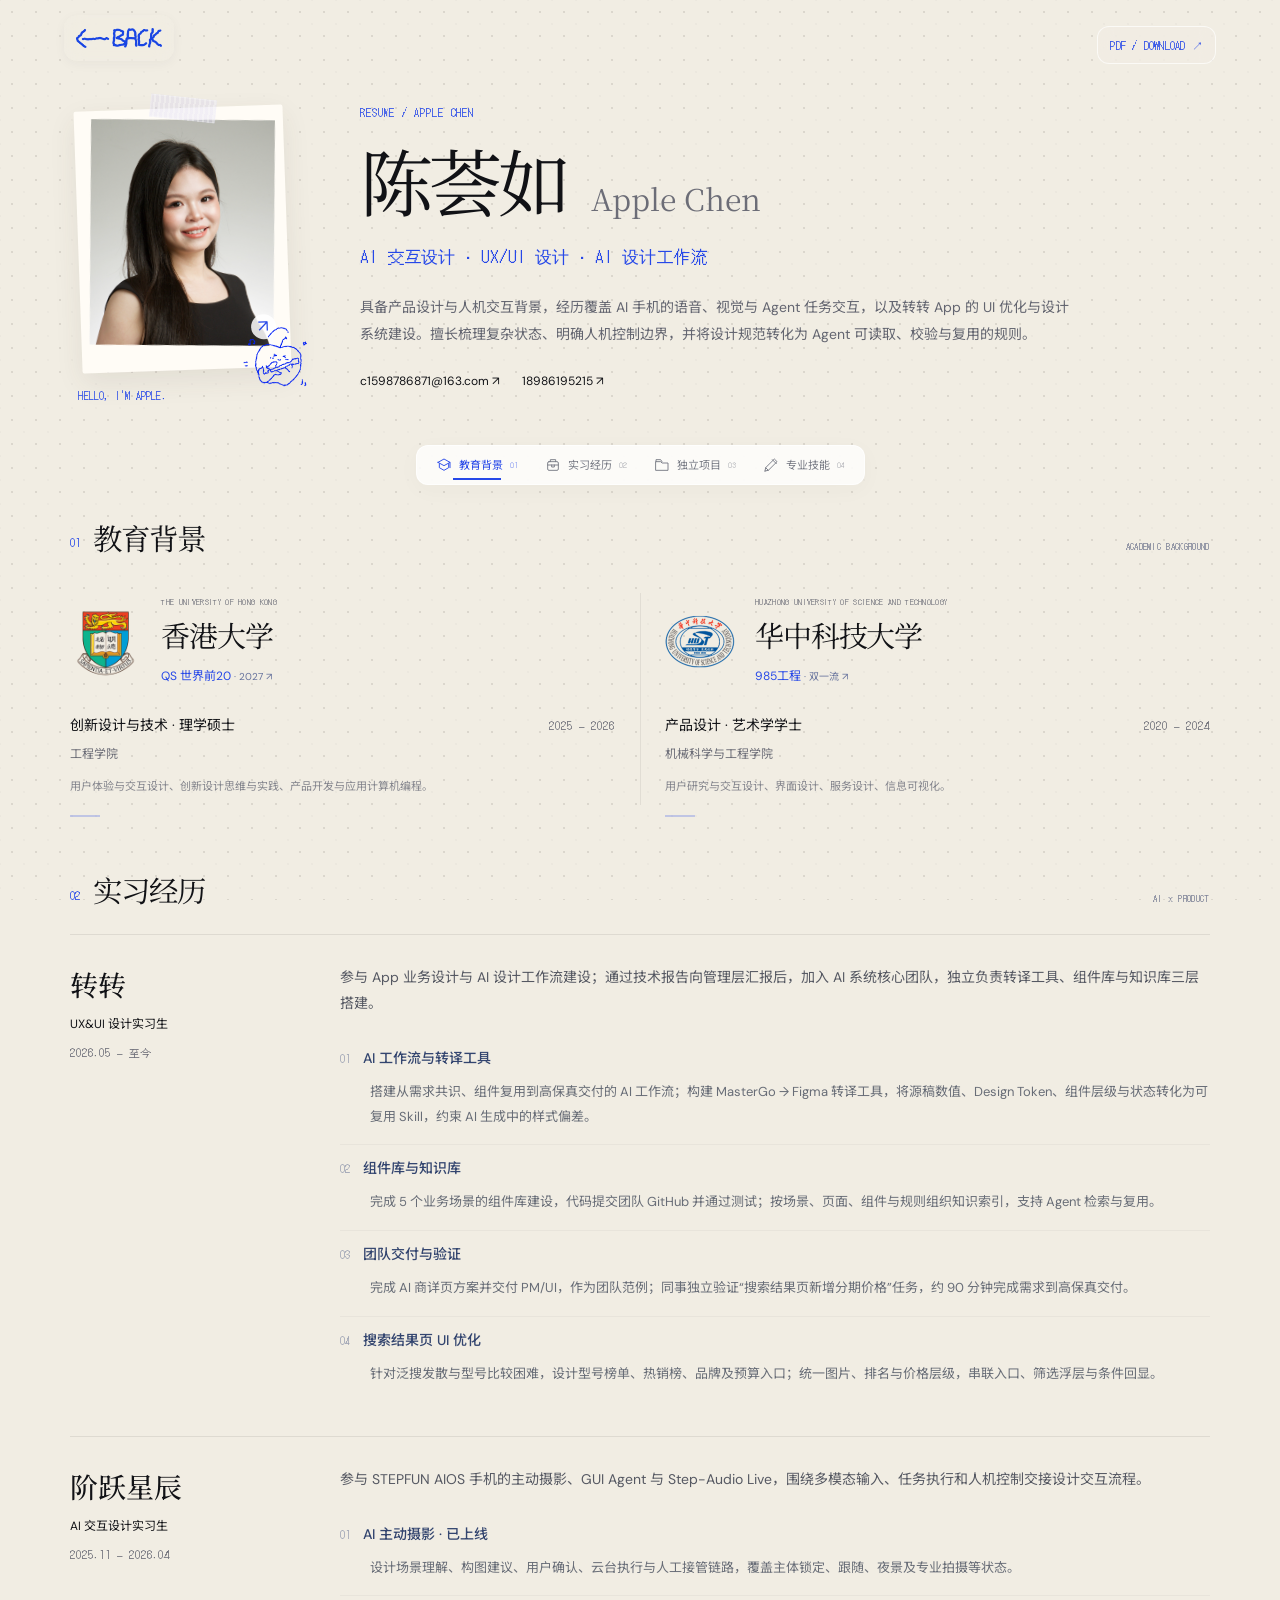
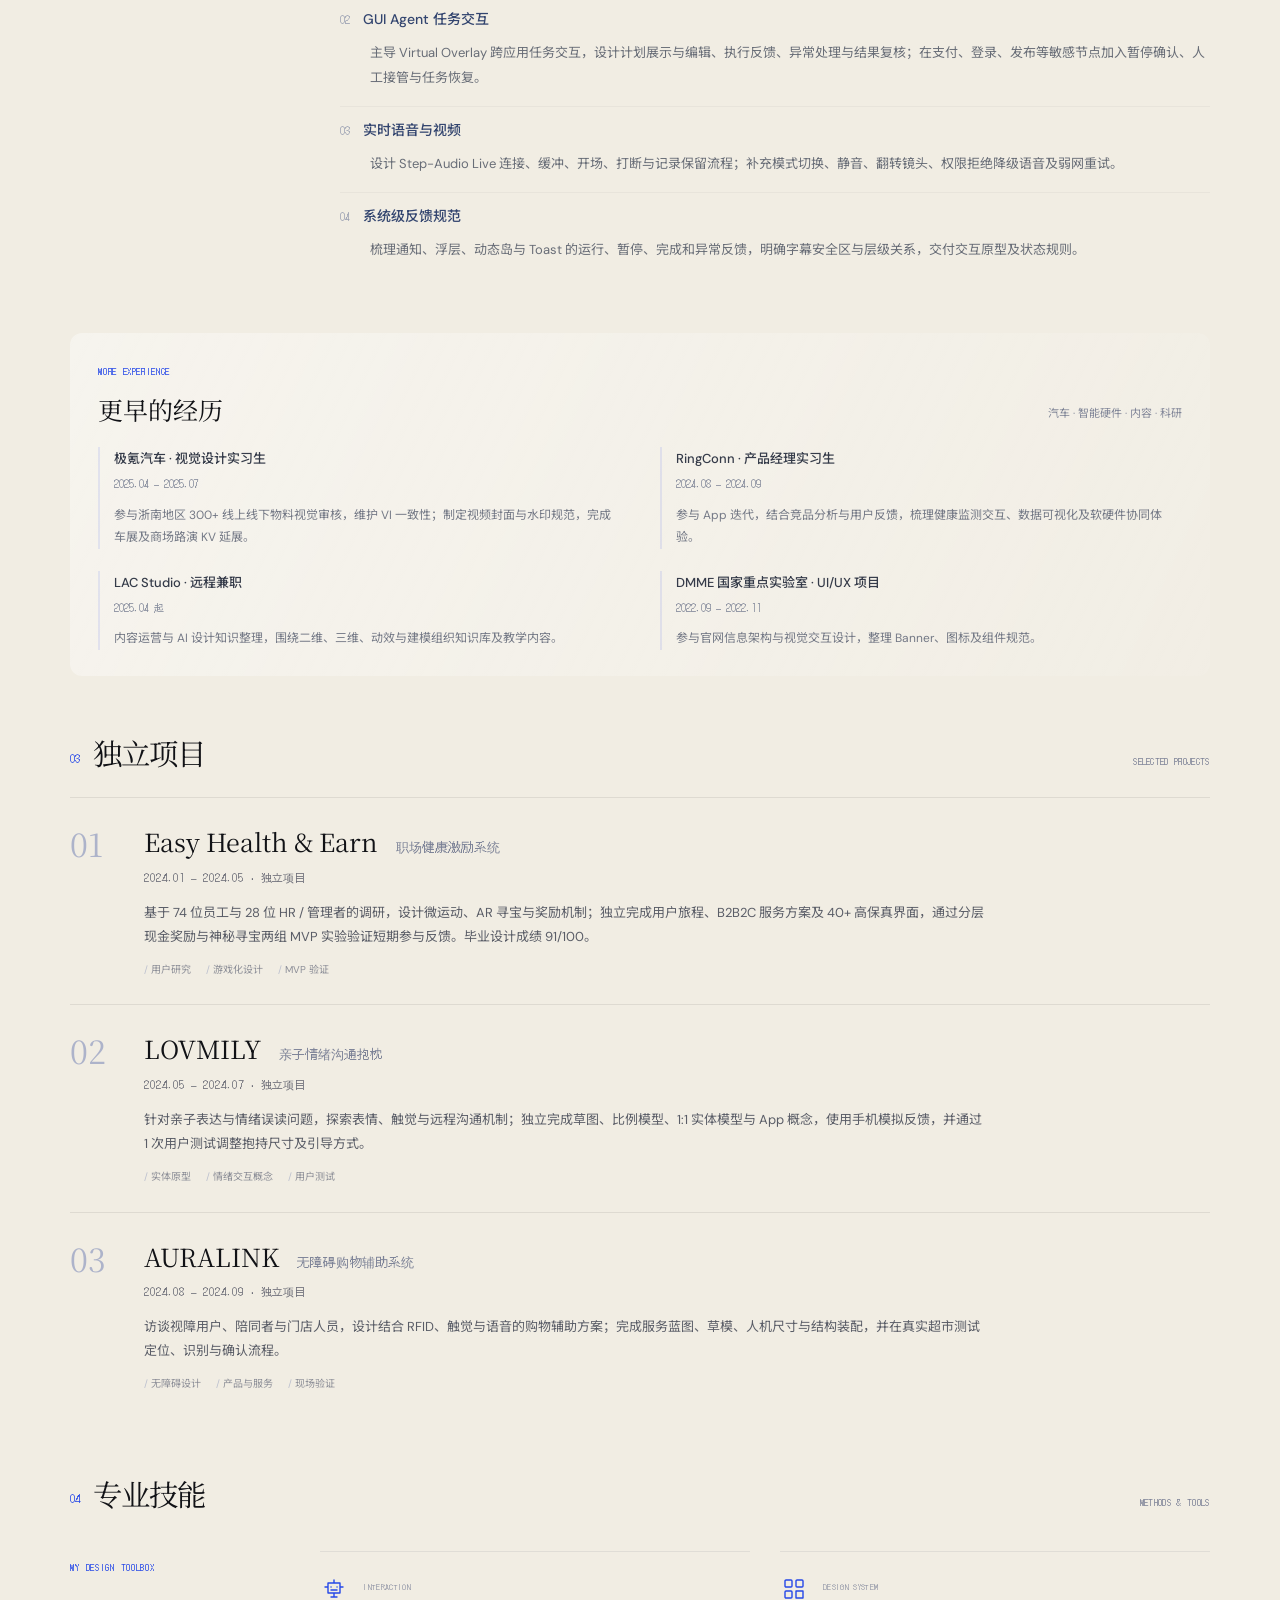
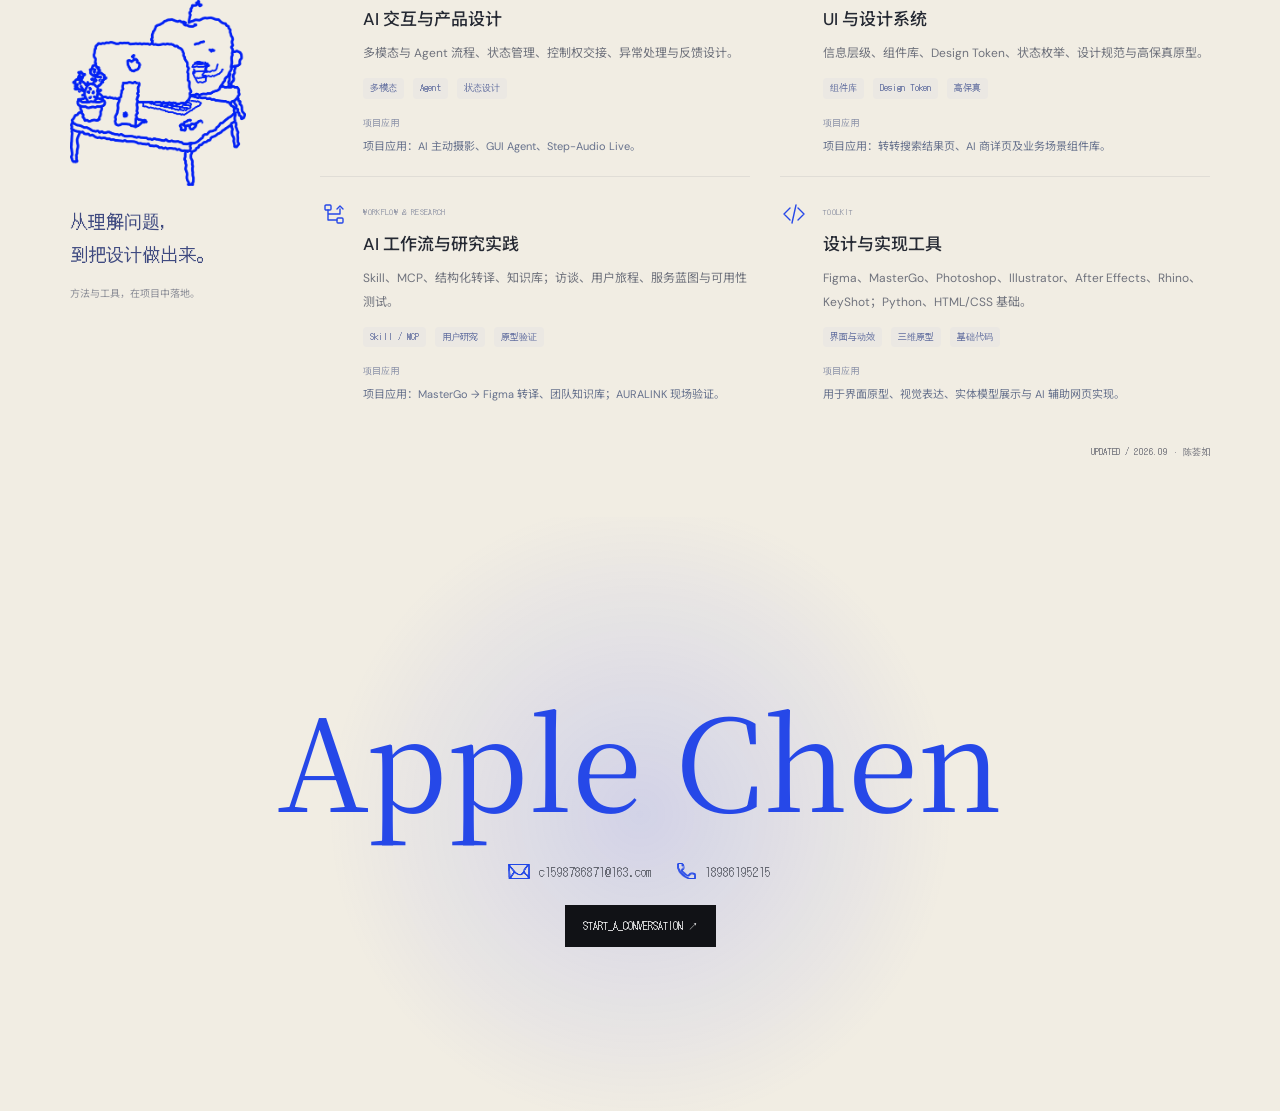
==== resume.html @ 6a6ba5b2 "Publish portfolio website" ====
<!doctype html><html lang="zh-CN"><head><meta charset="utf-8"><meta name="viewport" content="width=device-width,initial-scale=1"><title>陈荟如 Apple Chen — 简历</title><meta name="description" content="陈荟如的个人简历：AI 交互设计、UX/UI 与 AI 设计工作流。"><style>
:root{--blue:#2648e8;--paper:#f1ede3;--ink:#111216;--muted:#6c6d77;--serif:"Noto Serif SC",serif;--sans:"DM Sans","Noto Sans SC",sans-serif;--pixel:"DotGothic16",monospace}*{box-sizing:border-box;margin:0;padding:0}html{scroll-behavior:smooth}body{background:var(--paper);color:var(--ink);font-family:var(--sans);overflow-x:hidden}.paper-dots{position:fixed;inset:0;z-index:-1;background-image:radial-gradient(rgba(104,101,91,.17) .7px,transparent .8px),radial-gradient(rgba(104,101,91,.08) .65px,transparent .75px);background-size:24px 24px;background-position:0 0,12px 12px}.progress{position:fixed;top:0;left:0;z-index:20;width:100%;height:2px;transform:scaleX(0);transform-origin:left;background:linear-gradient(90deg,rgba(120,130,156,.28),rgba(73,92,188,.65));pointer-events:none}.pointer{position:fixed;z-index:30;width:23px;height:29px;pointer-events:none;transform:translate(-4px,-4px);filter:drop-shadow(.7px 0 0 var(--blue)) drop-shadow(-.7px 0 0 var(--blue)) drop-shadow(0 .65px 0 var(--blue));display:none}.view-pointer{position:fixed;z-index:31;width:94px;height:64px;pointer-events:none;opacity:0;transform:translate(-50%,-50%) scale(.6);transition:.2s;display:none}.view-pointer img{width:100%;height:100%;object-fit:contain}.view-pointer.on{opacity:1;transform:translate(-50%,-50%)}body.viewing .pointer{opacity:0}@media(pointer:fine){body,button,a{cursor:none}.pointer,.view-pointer{display:block}}.back{position:fixed;top:23px;left:max(34px,5vw);z-index:15;width:80px;height:30px;padding:0;border:0;background:none}.back img{width:100%;height:100%;object-fit:contain}.shell{width:min(1290px,calc(100% - 11vw));margin:auto}.meta{font:10px var(--pixel);letter-spacing:.07em;color:var(--blue)}.hero{width:min(1720px,calc(100% - 9vw));min-height:690px;height:100svh;max-height:1020px;display:grid;grid-template-columns:.92fr 1.08fr;align-items:center;gap:clamp(35px,5vw,90px);padding:55px 0 30px}.hero h1{margin:25px 0 18px;font:400 clamp(69px,7.1vw,121px)/.92 var(--serif);letter-spacing:-.068em}.hero h1 span{display:block}.hero h1 .subtitle{margin-top:19px;color:var(--blue);font:clamp(16px,1.4vw,22px)/1.55 var(--pixel);letter-spacing:0}.intro{max-width:580px;color:var(--muted);font-size:clamp(13px,1vw,16px);line-height:1.95}.tags{display:flex;gap:8px;flex-wrap:wrap;margin-top:25px}.tags span{padding:7px 9px;border:1px solid rgba(38,72,232,.18);border-radius:4px;color:#50515a;font:9px var(--pixel)}.hero-art{position:relative;min-height:590px;height:min(77svh,760px);display:grid;place-items:center}.halo{position:absolute;width:min(92%,630px);aspect-ratio:1;border-radius:50%;background:radial-gradient(circle,rgba(82,102,249,.16),rgba(116,126,177,.08) 45%,transparent 70%)}.orbit{position:absolute;width:min(90%,595px);height:62%;border:1px solid rgba(38,72,232,.14);border-radius:50%;transform:rotate(-19deg)}.orbit.second{width:76%;height:51%;transform:rotate(19deg);border-style:dashed}.hero-note{position:absolute;font:9px var(--pixel);color:var(--blue)}.hero-note.one{top:16%;right:2%}.hero-note.two{bottom:20%;left:3%}.phone{position:relative;z-index:2;width:clamp(220px,31vw,315px);aspect-ratio:.485;background:#15161c;border:6px solid #171820;border-radius:32px;padding:9px;box-shadow:0 27px 65px rgba(25,28,52,.22);overflow:hidden}.screen{position:relative;width:100%;height:100%;overflow:hidden;border-radius:21px;background:linear-gradient(158deg,#f8f8fb,#eaeaf1 55%,#f5f1ee);display:flex;flex-direction:column;align-items:center}.status{width:100%;display:flex;justify-content:space-between;padding:11px 12px 0;font:8px var(--pixel);color:#333}.screen-top{margin-top:14px;padding:5px 8px;border-radius:12px;background:rgba(255,255,255,.68);font:8px var(--pixel);color:#444}.assistant-orb{position:absolute;top:35%;left:50%;width:106px;height:106px;border-radius:50%;transform:translate(-50%,-50%);background:radial-gradient(circle at 36% 33%,#b0bbff,#536bf1 52%,#2648e8 76%);box-shadow:0 14px 40px rgba(38,72,232,.28);animation:breathe 3s ease-in-out infinite}.assistant-orb:before,.assistant-orb:after{content:"";position:absolute;top:38%;width:12px;height:17px;border-radius:50%;background:#fff}.assistant-orb:before{left:36%}.assistant-orb:after{right:29%}.wave{position:absolute;left:50%;top:56%;display:flex;align-items:center;gap:4px;height:25px;transform:translateX(-50%)}.wave i{width:3px;height:8px;background:var(--blue);border-radius:5px;animation:wave .85s ease-in-out infinite alternate}.wave i:nth-child(2){animation-delay:.12s}.wave i:nth-child(3){animation-delay:.24s}.wave i:nth-child(4){animation-delay:.36s}.wave i:nth-child(5){animation-delay:.48s}.screen-message{position:absolute;top:64%;font:12px var(--sans);color:#494b57}.screen-hint{position:absolute;top:70%;font:8px var(--pixel);color:#8a8b95}.controls{position:absolute;bottom:23px;display:flex;gap:12px}.controls i{display:grid;place-items:center;width:39px;height:39px;border-radius:50%;background:#fff;color:#50515b;font-style:normal}.controls i:last-child{color:#d95965}.float-chip{position:absolute;z-index:3;padding:8px 10px;background:rgba(250,249,246,.94);border:1px solid rgba(38,72,232,.14);border-radius:7px;box-shadow:0 9px 25px rgba(30,35,69,.09);font:9px var(--pixel);color:#464756}.float-chip.a{left:5%;top:29%}.float-chip.b{right:0;bottom:28%}.float-chip b{color:var(--blue);font-weight:400}@keyframes wave{to{height:24px}}@keyframes breathe{50%{transform:translate(-50%,-50%) scale(1.07)}}.overview{padding:69px 0 80px;text-align:center;border-top:1px solid rgba(17,18,22,.09)}.overview h2{max-width:1050px;margin:19px auto 0;font:400 clamp(31px,3.6vw,50px)/1.48 var(--serif);letter-spacing:-.045em}.overview em,.section-head em,.closing em{color:var(--blue);font-style:normal}.flow{display:flex;justify-content:center;align-items:center;gap:12px;flex-wrap:wrap;margin-top:36px}.flow span{display:flex;align-items:center;gap:8px;color:#54555f;font-size:12px}.flow span b{display:grid;place-items:center;width:25px;height:25px;border:1px solid rgba(38,72,232,.2);border-radius:50%;color:var(--blue);font:9px var(--pixel)}.flow>i{font-style:normal;color:var(--blue)}.section{padding:60px 0 70px}.section-head{display:grid;grid-template-columns:63px 1fr minmax(180px,.65fr);gap:18px;align-items:end;margin-bottom:27px}.number{font:400 clamp(36px,4vw,51px)/1 var(--serif);color:var(--blue)}.section-head h2{font:400 clamp(28px,3.1vw,43px)/1.2 var(--serif);letter-spacing:-.05em}.section-head>p{color:var(--muted);font-size:12px;line-height:1.75}.handshake{position:relative;min-height:420px;display:grid;grid-template-columns:1fr 1fr;align-items:center;gap:40px;padding:42px;background:linear-gradient(125deg,rgba(223,227,248,.83),rgba(249,247,241,.85));border-radius:17px;overflow:hidden}.handshake:before{content:"";position:absolute;right:-70px;top:-70px;width:380px;height:380px;border:1px solid rgba(38,72,232,.12);border-radius:50%}.state-copy{position:relative;z-index:2}.state-copy h3{margin:17px 0 11px;font:400 clamp(24px,2.3vw,34px)/1.35 var(--serif)}.state-copy p{max-width:430px;color:var(--muted);font-size:13px;line-height:1.9}.state-tabs{display:flex;gap:7px;margin-top:24px}.state-tab{padding:8px 10px;border:1px solid rgba(38,72,232,.17);border-radius:5px;background:rgba(255,255,255,.47);color:#595a64;font:9px var(--pixel)}.state-tab.active{background:var(--blue);border-color:var(--blue);color:#fff}.mini-phone{justify-self:center;width:190px;aspect-ratio:.49;border:5px solid #181921;border-radius:24px;padding:6px;background:#181921;box-shadow:0 17px 45px rgba(28,31,53,.19)}.mini-phone .screen{border-radius:16px}.mini-phone .assistant-orb{width:76px;height:76px}.mini-phone .controls i{width:29px;height:29px}.mini-phone .screen-message{font-size:10px}.mini-phone .controls{bottom:15px}.loop{display:grid;grid-template-columns:repeat(3,1fr);gap:14px}.loop-card{position:relative;min-height:325px;padding:24px 20px;background:rgba(250,249,246,.68);border:1px solid rgba(38,72,232,.1);border-radius:14px;overflow:hidden;transition:transform .25s,box-shadow .25s}.loop-card:hover{transform:translateY(-5px);box-shadow:0 14px 35px rgba(34,37,58,.1)}.loop-card h3{margin:17px 0 9px;font:400 22px var(--serif)}.loop-card>p{color:var(--muted);font-size:12px;line-height:1.8}.loop-visual{height:150px;position:relative;display:grid;place-items:center}.mini-wave{display:flex;align-items:center;gap:5px;height:46px}.mini-wave i{width:5px;height:12px;border-radius:5px;background:var(--blue);animation:wave 1s infinite alternate}.mini-wave i:nth-child(2n){animation-delay:.32s}.mini-wave i:nth-child(3n){animation-delay:.17s}.turn-pill{display:flex;align-items:center;gap:8px;padding:9px 13px;border:1px solid rgba(38,72,232,.2);border-radius:25px;color:var(--blue);font:10px var(--pixel)}.turn-pill:before{content:"";width:8px;height:8px;border-radius:50%;background:var(--blue);box-shadow:0 0 0 5px rgba(38,72,232,.1)}.memory-sheet{width:160px;padding:12px;background:#fff;border:1px solid rgba(38,72,232,.12);border-radius:7px;box-shadow:0 8px 25px rgba(41,44,64,.08)}.memory-sheet i{display:block;height:4px;margin:8px 0;border-radius:3px;background:#d8dcee}.memory-sheet i:nth-child(2){width:72%}.memory-sheet i:nth-child(3){width:86%}.systems{display:grid;grid-template-columns:1.06fr .94fr;gap:14px}.system-card{min-height:340px;padding:25px;border:1px solid rgba(38,72,232,.11);border-radius:15px;background:rgba(250,249,246,.68)}.system-card h3{margin:13px 0 8px;font:400 23px var(--serif)}.system-card>p{color:var(--muted);font-size:12px;line-height:1.85}.system-stage{position:relative;height:177px;margin-top:17px;display:grid;place-items:center}.subtitle-stack{width:76%;max-width:320px;padding:12px;background:#fff;border:1px solid rgba(38,72,232,.1);border-radius:9px}.subtitle-stack p{padding:8px 0;font-size:10px;color:#565761;border-bottom:1px solid #ededf1}.subtitle-stack p:last-child{border:0;color:var(--blue)}.safe-zone{position:absolute;bottom:5px;width:78%;padding:7px;border-top:1px dashed rgba(38,72,232,.45);text-align:center;color:var(--blue);font:8px var(--pixel)}.switcher{display:flex;align-items:center;gap:14px}.switch-mode{display:grid;place-items:center;width:85px;height:85px;background:#fff;border:1px solid rgba(38,72,232,.13);border-radius:12px;color:var(--blue);font:10px var(--pixel);transition:.2s}.switch-mode.active{background:var(--blue);color:white}.switch-arrow{font:19px var(--pixel);color:var(--blue)}.fallback{display:grid;grid-template-columns:repeat(2,1fr);gap:12px;margin-top:14px}.fallback-card{padding:15px;border:1px solid rgba(38,72,232,.12);border-radius:8px;background:rgba(255,255,255,.53)}.fallback-card h4{font-size:12px;color:#45464f}.fallback-card p{margin-top:7px;color:var(--muted);font-size:10px;line-height:1.75}.closing{padding:69px 0 68px;text-align:center}.closing h2{margin:17px 0 14px;font:400 clamp(31px,3.4vw,47px)/1.35 var(--serif);letter-spacing:-.045em}.closing>p{max-width:740px;margin:auto;color:var(--muted);font-size:13px;line-height:1.9}.other{padding:42px 0 65px}.other-head{display:flex;justify-content:space-between;align-items:center;margin-bottom:20px}.other-head h2{font:400 30px var(--serif)}.related{display:grid;grid-template-columns:repeat(3,1fr);gap:14px}.related-card{position:relative;height:225px;padding:18px;display:flex;align-items:end;overflow:hidden;border-radius:12px;background:#181a22;color:white}.related-card:nth-child(2){background:linear-gradient(140deg,#5969d3,#272942)}.related-card:nth-child(3){background:linear-gradient(145deg,#ded4d0,#8992d2)}.related-card:before{content:"";position:absolute;right:-25px;top:-35px;width:170px;height:170px;border:1px solid rgba(255,255,255,.2);border-radius:50%}.related-card h3{position:relative;font:400 20px var(--serif)}.related-card p{position:relative;margin-top:6px;font-size:10px;color:#e1e1eb}.footer{min-height:66vh;display:grid;place-items:center;text-align:center;position:relative;overflow:hidden}.footer:before{content:"";position:absolute;width:650px;height:650px;border-radius:50%;background:radial-gradient(circle,rgba(59,82,255,.17),transparent 68%)}.footer-inner{position:relative;z-index:2}.footer h2{font:400 clamp(72px,10vw,150px)/.9 var(--serif);color:var(--blue)}.contact{transform:translateY(20px)}.contact-line{display:flex;justify-content:center;gap:27px;margin-top:27px;color:#5d606a;font:12px var(--pixel)}.contact-item{display:flex;align-items:center;gap:9px}.contact-item img{object-fit:contain;filter:drop-shadow(.48px 0 0 var(--blue)) drop-shadow(-.48px 0 0 var(--blue)) drop-shadow(0 .44px 0 var(--blue))}.email-icon{width:21px;height:16px}.phone-icon{width:18px;height:18px}.contact-action{position:relative;display:inline-flex;margin-top:25px}.contact-button{padding:13px 18px;border:0;background:var(--ink);color:#fff;font:10px var(--pixel);transition:.2s}.contact-button:hover{background:var(--blue);transform:translateY(-4px)}.toast{position:absolute;left:50%;top:calc(100% + 13px);display:flex;align-items:center;gap:8px;padding:8px 12px;border:1px solid rgba(38,72,232,.19);border-radius:8px;background:rgba(251,250,246,.96);box-shadow:0 8px 24px rgba(42,46,80,.11);white-space:nowrap;color:#41434d;font:10px var(--pixel);opacity:0;transform:translate(-50%,-4px);transition:.2s;pointer-events:none}.toast.on{opacity:1;transform:translate(-50%,0)}.toast b{display:grid;place-items:center;width:17px;height:17px;border-radius:50%;background:rgba(38,72,232,.1);color:var(--blue);font-weight:400}@media(max-width:820px){.shell{width:calc(100% - 38px)}.hero{width:calc(100% - 38px);height:auto;min-height:100svh;grid-template-columns:1fr;gap:5px;padding-top:86px}.hero h1{font-size:clamp(70px,14vw,91px)}.hero-art{min-height:430px;height:50svh}.phone{width:205px}.section-head{grid-template-columns:42px 1fr;gap:10px}.section-head>p{grid-column:2}.handshake{grid-template-columns:1fr;padding:27px;gap:25px}.mini-phone{width:165px}.loop,.systems,.related{grid-template-columns:1fr}.loop-card{min-height:270px}.other-head{gap:10px}.other-head h2{font-size:24px}.contact-line{flex-direction:column;gap:10px}.fallback{grid-template-columns:1fr}.flow{gap:8px}.flow span{font-size:10px}.flow span b{width:21px;height:21px}.footer{min-height:58vh}}
.hero h1{font-size:clamp(55px,5.7vw,94px)}.hero h1>span:not(.subtitle){font-size:.72em;line-height:1.28}.overview h2{font-size:clamp(26px,2.75vw,39px)}.source-context{display:grid;grid-template-columns:repeat(3,1fr);gap:14px;margin:34px auto 8px;text-align:left}.source-context article{padding:17px;border:1px solid rgba(38,72,232,.12);border-radius:9px;background:rgba(250,249,246,.58)}.source-context h3{margin:12px 0 7px;font:400 17px var(--serif)}.source-context p{color:var(--muted);font-size:11px;line-height:1.8}.section-head h2{font-size:clamp(25px,2.65vw,37px)}@media(max-width:820px){.hero h1{font-size:clamp(54px,11vw,75px)}.source-context{grid-template-columns:1fr}.overview h2{font-size:26px}}.hero-ui-collage{position:relative;width:100%;height:100%;isolation:isolate}.hero-orbit{position:absolute;left:50%;top:50%;width:86%;height:59%;border:1px solid rgba(38,72,232,.16);border-radius:50%;transform:translate(-50%,-50%) rotate(-17deg)}.hero-orbit.orbit-two{width:71%;height:47%;border-style:dashed;transform:translate(-50%,-50%) rotate(23deg)}.hero-ui{position:absolute;object-fit:contain;transition:transform .48s,opacity .3s;will-change:transform}.hero-ui.main{z-index:3;left:44%;top:50%;width:70%;height:100%;transform:translate(-50%,-50%)}.hero-ui.side.right{z-index:2;right:-2%;top:20%;width:37%;height:65%;opacity:.92;transform:rotate(5deg)}.hero-ui-collage:hover .main{transform:translate(-50%,-51%)}.hero-ui-collage:hover .right{transform:rotate(7deg) translateX(5px)}.hero-state-pill{position:absolute;z-index:4;padding:7px 9px;border:1px solid rgba(38,72,232,.18);border-radius:5px;background:rgba(250,249,246,.95);color:var(--blue);font:8px var(--pixel);transition:transform .2s,background .2s}.hero-state-pill:hover{transform:translateY(-3px);background:#fff}.hero-state-pill.ready{left:3%;top:28%}.hero-state-pill.takeover{right:-1%;bottom:25%;color:#d65c68}.hero-state-pill.listening{left:12%;bottom:16%}.real-state-phone{justify-self:center;height:410px}.real-state-phone img{width:100%;height:100%;object-fit:contain;transition:opacity .2s,transform .35s}.real-state-phone img.is-switching{opacity:.15;transform:scale(.97)}.loop-visual.real-ui{height:255px}.real-ui>img{width:100%;height:100%;object-fit:contain;transition:transform .32s}.loop-card:hover .real-ui>img{transform:translateY(-6px) scale(1.035)}.system-stage.real-ui.wide{height:260px}.system-stage.real-ui.wide>img{position:absolute;inset:0;width:100%;height:100%;object-fit:contain}.system-stage.real-ui.wide .subtitle-stack,.system-stage.real-ui.wide .safe-zone{display:none}.system-stage.real-ui.split{height:220px;display:flex;align-items:center}.real-ui.split>img{width:45%;height:100%;object-fit:contain;transition:transform .3s,opacity .3s}.real-ui.split>img:hover{transform:scale(1.1);opacity:1}.real-ui.split .switcher{position:absolute;bottom:-14px;left:50%;display:flex;transform:translateX(-50%) scale(.55)}.fallback-visual{height:190px;margin-top:14px}.fallback-visual img{width:100%;height:100%;object-fit:contain;transition:transform .3s}.system-card:hover .fallback-visual img{transform:scale(1.045)}@media(max-width:820px){.hero-ui.main{width:67%}.hero-ui.side.right{width:32%}.hero-ui-collage{height:440px}.real-state-phone{height:320px}.loop-visual.real-ui{height:220px}}.system-stage.real-ui.wide>.subtitle-image{transition:opacity .34s,transform .34s}.system-stage.real-ui.wide>.subtitle-image.expanded{opacity:0}.system-card:hover .system-stage.real-ui.wide>.subtitle-image.initial{opacity:0}.system-card:hover .system-stage.real-ui.wide>.subtitle-image.expanded{opacity:1}
.hero-art{height:min(82svh,810px)}.hero-ui.main{left:49%;width:83%;height:107%}.hero-orbit{opacity:.68}.hero-detail{position:absolute;z-index:5;right:-3%;bottom:20%;width:42%;padding:10px 10px 8px;border:1px solid rgba(38,72,232,.13);border-radius:12px;background:rgba(247,245,239,.92);box-shadow:0 13px 32px rgba(36,42,63,.08);transform:rotate(2deg);transition:transform .35s}.hero-detail>span{display:block;margin:0 0 6px;color:var(--blue);font:8px var(--pixel)}.hero-detail>img{display:block;width:100%;height:82px;object-fit:cover;object-position:center 62%;border-radius:7px}.hero-ui-collage:hover .hero-detail{transform:rotate(0deg) translateY(-3px)}.hero-waveform{position:absolute;z-index:1;left:2%;top:49%;display:flex;align-items:center;gap:5px;height:62px}.hero-waveform i{width:3px;height:12px;background:rgba(38,72,232,.38);border-radius:3px;animation:wave 1.1s ease-in-out infinite alternate}.hero-waveform i:nth-child(2n){animation-delay:.35s}.hero-waveform i:nth-child(3n){animation-delay:.16s}.hero-state-pill.ready{left:1%;top:22%}.hero-state-pill.takeover{right:0;top:17%;bottom:auto}.hero-state-pill.listening{left:2%;bottom:18%}.flow{gap:13px}.flow .flow-step{gap:8px;transition:color .22s}.flow .flow-icon{display:grid;place-items:center;width:26px;height:26px;color:var(--blue);transition:transform .24s}.flow-icon svg{width:23px;height:23px;fill:none;stroke:currentColor;stroke-width:1.6;stroke-linecap:round;stroke-linejoin:round}.flow-step:hover{color:var(--blue)}.flow-step:hover .flow-icon{transform:translateY(-3px) rotate(-5deg)}.flow span b{width:auto;height:auto;border:0;color:#898994}.loop{gap:20px}.loop-card{display:grid;grid-template-rows:auto 210px auto 1fr;min-height:365px;padding:18px;background:rgba(250,249,246,.44);border-color:rgba(38,72,232,.09);overflow:hidden}.loop-card:hover{transform:none;box-shadow:none}.loop-visual.real-ui{height:210px;margin-top:10px;overflow:hidden;border-radius:9px;background:linear-gradient(145deg,rgba(229,233,246,.64),rgba(249,246,240,.7))}.loop-visual.real-ui>img{width:100%;height:100%;object-fit:cover;object-position:center 54%}.loop-card:nth-child(3) .loop-visual.real-ui>img{object-position:center 35%}.loop-card:hover .real-ui>img{transform:scale(1.045)}.loop-card h3{position:relative;z-index:2;margin:15px 0 6px;font-size:20px}.loop-card>p{position:relative;z-index:2;font-size:11px;line-height:1.75}.systems{grid-template-columns:1.14fr .86fr;gap:18px}.system-card{padding:22px;background:rgba(250,249,246,.45)}.system-stage.real-ui.wide{height:310px;overflow:hidden;border-radius:9px;background:linear-gradient(135deg,rgba(226,231,247,.65),rgba(251,249,244,.7))}.system-stage.real-ui.wide>.subtitle-image{width:76%;height:140%;left:12%;top:-9%;object-fit:cover;object-position:50% 34%}.subtitle-hint{position:absolute;z-index:3;right:12px;bottom:10px;padding:5px 7px;background:rgba(247,245,239,.9);color:var(--blue);font:8px var(--pixel)}.system-stage.real-ui.split{height:260px}.real-ui.split>img{width:49%;height:85%;object-fit:contain}.real-ui.split .switcher{bottom:1px;gap:8px;transform:translateX(-50%)}.switch-mode,.switch-mode.active{width:auto;height:auto;padding:2px 0;border:0;background:transparent;color:#777887;font:9px var(--pixel)}.switch-mode.active{color:var(--blue)}.switch-arrow{font-size:12px;color:rgba(38,72,232,.68)}.state-copy #stateLabel,.state-copy #stateTitle,.state-copy #stateDescription{transition:opacity .2s ease,transform .24s ease}.state-copy.is-transitioning #stateLabel,.state-copy.is-transitioning #stateTitle,.state-copy.is-transitioning #stateDescription{opacity:0;transform:translateY(6px)}.state-tab,.state-tab.active{background:transparent;color:#62636c;border-color:rgba(38,72,232,.15)}.state-tab.active{color:var(--blue);border-color:rgba(38,72,232,.45)}@media(max-width:820px){.hero-ui.main{width:82%;height:100%}.hero-detail{width:45%;right:0}.hero-detail>img{height:55px}.loop-card{grid-template-rows:auto 200px auto 1fr;min-height:345px}.loop-visual.real-ui{height:200px}.systems{grid-template-columns:1fr}.system-stage.real-ui.wide{height:300px}.flow .flow-icon{width:20px;height:20px}.flow-icon svg{width:19px;height:19px}}

/* editorial interaction system — v5 */
.mascot-cover{min-height:620px}.mascot-cover .mascot{position:absolute;z-index:3;left:50%;top:47%;width:min(94%,720px);height:auto;transform:translate(-50%,-50%);object-fit:contain;filter:drop-shadow(0 22px 25px rgba(197,134,0,.17));animation:mascotListen 3.2s ease-in-out infinite}.mascot-cover .mascot-shadow{position:absolute;z-index:2;left:50%;bottom:14%;width:35%;height:20px;border-radius:50%;background:rgba(74,68,57,.12);filter:blur(8px);transform:translateX(-50%);animation:shadowPulse 3.2s ease-in-out infinite}.mascot-cover .listening-copy{position:absolute;z-index:5;right:3%;top:27%;display:flex;flex-direction:column;gap:5px;padding:10px 12px;border-left:2px solid var(--blue);background:rgba(242,238,228,.7)}.listening-copy b{color:var(--blue);font:11px var(--pixel);letter-spacing:.08em}.listening-copy span{color:#62636c;font-size:10px}.mascot-cover .hero-waveform.left{left:2%;top:51%}.mascot-cover .hero-waveform.right{left:auto;right:3%;top:55%}.mascot-cover .hero-waveform i{height:16px;animation-duration:.8s}.mascot-cover .hero-waveform.right i{background:rgba(255,166,0,.55)}@keyframes mascotListen{0%,100%{transform:translate(-50%,-50%) rotate(-1deg)}45%{transform:translate(-50%,-53%) rotate(1.2deg)}60%{transform:translate(-50%,-52%) rotate(.2deg)}}@keyframes shadowPulse{0%,100%{transform:translateX(-50%) scaleX(1);opacity:.6}45%{transform:translateX(-50%) scaleX(.82);opacity:.35}}.hero-note.one{top:15%;right:2%}.hero-note.two{bottom:15%;left:2%}.handshake{grid-template-columns:.82fr 1.18fr;gap:16px;min-height:590px;padding:34px 42px}.state-copy{padding-right:12px}.real-state-phone{height:570px;width:100%;display:grid;place-items:center}.real-state-phone img{width:100%;height:100%;object-fit:contain}.state-tabs{position:relative}.state-tabs:before{content:"";position:absolute;left:8px;right:8px;top:-13px;height:1px;background:linear-gradient(90deg,var(--blue),rgba(38,72,232,.08))}.state-tab{position:relative}.state-tab:before{content:"";position:absolute;top:-18px;left:50%;width:7px;height:7px;border-radius:50%;background:var(--paper);border:1px solid rgba(38,72,232,.55);transform:translateX(-50%)}.state-tab.active:before{background:var(--blue)}.loop{position:relative;grid-template-columns:repeat(3,1fr);gap:5vw;padding:28px 0 8px}.loop:before{content:"";position:absolute;left:-6vw;right:-6vw;top:31%;height:35%;border-radius:32px;background:rgba(225,228,234,.62)}.loop:after{content:"";position:absolute;left:10%;right:10%;top:25px;height:1px;background:rgba(38,72,232,.2)}.loop-card{min-height:650px;grid-template-rows:auto 430px auto 1fr;padding:0;border:0;border-radius:0;background:transparent;overflow:visible}.loop-card:before{content:"";position:absolute;z-index:3;top:22px;left:50%;width:9px;height:9px;border-radius:50%;background:var(--blue);box-shadow:0 0 0 5px var(--paper);transform:translate(-50%,-50%)}.loop-card .meta{position:relative;z-index:4;text-align:center;padding-top:35px}.loop-visual.real-ui{position:relative;z-index:2;height:430px;margin:15px 0 10px;border-radius:0;background:none;overflow:visible}.loop-visual.real-ui>img{width:100%;height:100%;object-fit:contain;object-position:center}.loop-card:nth-child(3) .loop-visual.real-ui>img{object-position:center}.loop-card:hover .real-ui>img{transform:translateY(-8px) rotate(-.8deg)}.loop-card:nth-child(2):hover .real-ui>img{transform:translateY(-8px) rotate(.8deg)}.loop-card h3{font-size:20px}.loop-card>p{font-size:11px;line-height:1.7}.system-stage.real-ui.wide{height:440px}.system-stage.real-ui.wide>.subtitle-image{width:92%;height:116%;left:4%;top:-5%;object-fit:contain}.system-card:first-child{display:grid;grid-template-rows:auto auto auto 1fr}.system-card:first-child .system-stage{margin-top:4px}.systems{grid-template-columns:1.18fr .82fr}.system-stage.real-ui.split{height:380px}.real-ui.split>img{height:100%;width:50%}.subtitle-hint{bottom:4px}.hero-state-pill,.hero-detail{display:none!important}@media(max-width:820px){.mascot-cover{min-height:430px}.mascot-cover .mascot{width:100%}.mascot-cover .listening-copy{right:0;top:20%}.handshake{grid-template-columns:1fr;min-height:auto;padding:27px}.real-state-phone{height:430px}.loop{grid-template-columns:1fr;gap:40px}.loop:before,.loop:after,.loop-card:before{display:none}.loop-card{min-height:560px;grid-template-rows:auto 390px auto 1fr}.loop-visual.real-ui{height:390px}.loop-card .meta{text-align:left;padding-top:0}.systems{grid-template-columns:1fr}.system-stage.real-ui.wide{height:380px}}

/* compact, complete-frame presentation — v6 */
.section{padding:42px 0 46px}.section-head{margin-bottom:19px}.handshake{min-height:0;height:430px;grid-template-columns:.92fr 1.08fr;gap:8px;padding:22px 38px;overflow:hidden}.handshake:before{width:280px;height:280px}.real-state-phone{height:400px;max-height:100%;width:100%;overflow:visible}.real-state-phone img{height:100%;width:100%;object-fit:contain;object-position:center}.state-copy h3{font-size:clamp(23px,2.2vw,31px)}.state-copy p{max-width:450px}.loop{gap:24px;padding:18px 0 0}.loop:before{display:none}.loop:after{top:22px}.loop-card{display:flex;flex-direction:column;min-height:0;padding:0 8px}.loop-card:before{top:22px}.loop-card .meta{flex:0 0 auto;padding-top:34px}.loop-visual.real-ui{flex:0 0 325px;height:325px;margin:10px 0 8px;overflow:visible}.loop-visual.real-ui>img{height:100%;width:100%;object-fit:contain;object-position:center}.loop-card h3{flex:0 0 auto;margin:4px 0 6px;font-size:18px;transition:color .22s}.loop-card>p{flex:0 0 auto;margin:0;font-size:10px;line-height:1.7}.loop-card:hover h3{color:var(--blue)}.loop-card:hover .real-ui>img{transform:translateY(-4px)}.loop-card:nth-child(2):hover .real-ui>img{transform:translateY(-4px)}.systems:not(.fallback-systems){align-items:stretch}.systems:not(.fallback-systems) .system-card{min-height:0;padding:18px 20px}.systems:not(.fallback-systems) .system-card h3{margin:10px 0 6px;font-size:20px}.systems:not(.fallback-systems) .system-card>p{font-size:10px;line-height:1.7}.system-stage.real-ui.wide{height:270px;margin-top:8px;overflow:hidden;background:none}.system-stage.real-ui.wide>.subtitle-image.expanded{position:absolute;inset:0;width:100%;height:100%;opacity:1!important;object-fit:contain;object-position:center;transform:none!important}.system-stage.real-ui.wide .subtitle-hint{display:none}.system-stage.real-ui.split{height:255px;margin-top:8px}.real-ui.split>img{width:50%;height:82%;object-fit:contain}.real-ui.split .switcher{bottom:1px}.fallback-systems{grid-template-columns:1fr 1fr;gap:16px}.fallback-systems .system-card{display:grid;grid-template-columns:190px minmax(0,1fr);grid-template-rows:auto auto auto 1fr;column-gap:15px;row-gap:0;min-height:0;padding:18px}.fallback-systems .system-card>.meta,.fallback-systems .system-card>h3,.fallback-systems .system-card>p{grid-column:1/-1}.fallback-systems .system-card>h3{font-size:20px;margin:9px 0 5px}.fallback-systems .system-card>p{font-size:10px;line-height:1.7}.fallback-systems .fallback-visual{grid-column:1;grid-row:4;height:150px;margin-top:12px}.fallback-systems .fallback{grid-column:2;grid-row:4;display:grid;grid-template-columns:1fr;gap:7px;align-content:center;margin-top:12px}.fallback-systems .fallback-card{padding:9px 10px}.fallback-systems .fallback-card h4{font-size:10px}.fallback-systems .fallback-card p{margin-top:4px;font-size:9px;line-height:1.55}.fallback-systems .system-card:hover .fallback-visual img{transform:translateY(-3px)}@media(max-width:820px){.section{padding:32px 0 35px}.handshake{height:auto;grid-template-columns:1fr;padding:22px}.real-state-phone{height:350px}.loop{grid-template-columns:1fr;gap:25px}.loop-card{align-items:center;text-align:center}.loop-visual.real-ui{flex-basis:300px;height:300px;width:100%}.systems:not(.fallback-systems){grid-template-columns:1fr}.system-stage.real-ui.wide{height:300px}.fallback-systems{grid-template-columns:1fr}.fallback-systems .system-card{grid-template-columns:145px minmax(0,1fr)}.fallback-systems .fallback-visual{height:125px}}

/* framed animation, complete screenshots and clearly separated annotations */
.mascot-cover{min-height:610px}.mascot-cover .mascot{top:45%;width:min(87%,630px);filter:drop-shadow(0 15px 19px rgba(158,110,12,.10));animation:mascotFloat 4.2s ease-in-out infinite}.mascot-cover .mascot-shadow{bottom:25%;width:29%;height:13px;background:rgba(81,75,66,.10)}.mascot-cover .hero-orbit{top:44%;width:83%;height:49%;opacity:.55}.mascot-cover .hero-orbit.orbit-two{width:66%;height:38%}.mascot-cover .hero-waveform.left{left:3%;top:48%}.mascot-cover .hero-waveform.right{right:5%;top:51%}.mascot-cover .listening-copy{right:0;top:29%;padding:8px 10px}.cover-live-status{position:absolute;z-index:5;top:11%;left:50%;display:flex;align-items:center;gap:8px;padding:6px 13px 6px 6px;border:1px solid rgba(38,72,232,.12);border-radius:24px;background:rgba(249,248,244,.9);transform:translateX(-50%)}.cover-live-status img{width:25px;height:25px;object-fit:contain}.cover-live-status>span{font:11px var(--pixel);color:var(--ink)}.cover-live-status>i{width:6px;height:6px;border-radius:50%;background:#56bd83;box-shadow:0 0 0 4px rgba(86,189,131,.11)}.cover-caption{position:absolute;z-index:5;left:50%;bottom:20%;display:flex;align-items:center;gap:5px;transform:translateX(-50%)}.cover-caption>i{width:5px;height:5px;border-radius:50%;background:#74747c;animation:captionPulse 1.15s ease-in-out infinite}.cover-caption>i:nth-child(2){animation-delay:.15s}.cover-caption>i:nth-child(3){animation-delay:.3s}.cover-caption>span{margin-left:5px;color:#696a73;font:11px var(--pixel)}.cover-controls{position:absolute;z-index:5;left:50%;bottom:7%;display:flex;align-items:center;gap:17px;transform:translateX(-50%)}.cover-control{display:grid;place-items:center;width:44px;height:44px;transition:transform .22s ease,filter .22s ease}.cover-control>img{display:block;width:100%;height:100%;object-fit:contain}.cover-control:hover{transform:translateY(-4px) scale(1.05);filter:drop-shadow(0 5px 8px rgba(29,30,37,.13))}.cover-control.hangup:hover{transform:translateY(-4px) rotate(8deg)}@keyframes mascotFloat{0%,100%{transform:translate(-50%,-50%)}50%{transform:translate(-50%,calc(-50% - 8px))}}@keyframes captionPulse{0%,75%,100%{opacity:.35;transform:translateY(0)}35%{opacity:1;transform:translateY(-3px)}}
.handshake{height:425px}.real-state-phone{height:385px}.real-state-phone img{object-fit:contain;object-position:center center}
.loop{display:grid;grid-template-columns:repeat(3,minmax(0,1fr));align-items:start;column-gap:clamp(20px,4vw,62px);padding:0!important}.loop:before,.loop:after,.loop-card:before{display:none!important}.loop-card{display:grid!important;grid-template-columns:minmax(0,1fr);grid-template-rows:22px clamp(300px,28vw,385px) auto auto;row-gap:7px;min-height:0!important;padding:0!important;align-items:start}.loop-card>.meta{grid-row:1;align-self:center;padding:0!important;text-align:center}.loop-card>.loop-visual.real-ui{grid-row:2;position:relative;width:100%;height:100%!important;min-height:0;max-height:100%;margin:0!important;overflow:visible;align-self:stretch}.loop-card>.loop-visual.real-ui>img{display:block;width:100%;height:100%!important;max-height:100%;object-fit:contain!important;object-position:center center!important}.loop-card>h3{grid-row:3;position:relative;margin:4px 0 0!important;padding:0 4px;font-size:17px;line-height:1.35}.loop-card>p{grid-row:4;position:relative;margin:0!important;padding:0 4px 6px;font-size:10px;line-height:1.65}.loop-card:hover .real-ui>img,.loop-card:nth-child(2):hover .real-ui>img{transform:translateY(-3px)}.feature-callout{position:absolute;z-index:4;right:5%;bottom:16%;display:flex;align-items:center;gap:4px;padding:5px 8px;border:1px solid rgba(38,72,232,.2);border-radius:14px;background:rgba(255,255,255,.95);color:var(--blue);box-shadow:0 5px 12px rgba(30,37,66,.08);transition:transform .23s ease,box-shadow .23s ease}.feature-callout>b{font:8px var(--pixel);font-weight:400;white-space:nowrap}.feature-wave>i{width:2px;height:7px;border-radius:2px;background:var(--blue);animation:featureWave .75s ease-in-out infinite alternate}.feature-wave>i:nth-child(2){height:12px;animation-delay:.2s}.feature-wave>i:nth-child(3){animation-delay:.36s}.feature-interrupt{color:#d84f69;border-color:rgba(216,79,105,.25)}.feature-interrupt>span{font-size:10px}.feature-memory{right:3%;bottom:21%}.feature-memory>span{display:grid;place-items:center;width:14px;height:14px;border-radius:50%;background:var(--blue);color:#fff;font-size:11px}.loop-card:hover .feature-callout{transform:translateY(-4px);box-shadow:0 8px 17px rgba(30,37,66,.11)}@keyframes featureWave{to{height:14px}}
@media(max-width:820px){.mascot-cover{min-height:420px}.mascot-cover .mascot{width:96%;top:45%}.cover-live-status{top:8%}.cover-controls{bottom:4%;gap:11px}.cover-control{width:37px;height:37px}.cover-caption{bottom:16%}.mascot-cover .listening-copy{top:25%;right:0}.handshake{height:auto}.real-state-phone{height:350px}.loop{grid-template-columns:1fr;row-gap:28px}.loop-card{grid-template-rows:22px min(380px,70vh) auto auto;text-align:center}.loop-card>p{max-width:420px;margin:0 auto!important}.feature-callout{right:18%}}
@media(prefers-reduced-motion:reduce){.mascot-cover .mascot,.cover-caption>i,.feature-wave>i{animation:none}}

/* Hard layout boundaries: media must never determine its parent's height. */
.section{position:relative;isolation:isolate}.section+.section{clear:both}.handshake{height:410px!important;min-height:410px!important;max-height:410px!important;overflow:hidden!important;grid-template-columns:minmax(0,1fr) minmax(0,.86fr)!important;padding:20px 38px!important}.handshake>.state-copy{min-width:0}.handshake>.real-state-phone{position:relative!important;display:block!important;width:100%!important;height:350px!important;min-height:350px!important;max-height:350px!important;overflow:hidden!important}.handshake>.real-state-phone>img{position:absolute!important;inset:0!important;display:block!important;width:100%!important;height:100%!important;max-width:100%!important;max-height:100%!important;object-fit:contain!important;object-position:center!important;transform:none!important}.loop{position:relative!important;display:grid!important;grid-template-columns:repeat(3,minmax(0,1fr))!important;align-items:start!important;column-gap:clamp(22px,4vw,64px)!important;margin:0!important;padding:0!important;overflow:visible!important}.loop:before,.loop:after,.loop-card:before{display:none!important}.loop>.loop-card{position:relative!important;display:flex!important;flex-direction:column!important;align-items:stretch!important;justify-content:flex-start!important;width:100%!important;min-width:0!important;min-height:0!important;height:auto!important;margin:0!important;padding:0!important;overflow:visible!important;transform:none!important}.loop>.loop-card>.meta{position:relative!important;flex:0 0 21px!important;height:21px!important;margin:0 0 8px!important;padding:0!important;text-align:center!important}.loop>.loop-card>.loop-visual.real-ui{position:relative!important;flex:0 0 290px!important;width:100%!important;height:290px!important;min-height:290px!important;max-height:290px!important;margin:0!important;padding:0!important;overflow:hidden!important}.loop>.loop-card>.loop-visual.real-ui>img{position:absolute!important;inset:0!important;display:block!important;width:100%!important;height:100%!important;max-width:100%!important;max-height:100%!important;object-fit:contain!important;object-position:center center!important;transform:none!important}.loop>.loop-card>h3{position:relative!important;z-index:2!important;flex:0 0 auto!important;margin:12px 0 4px!important;padding:0 3px!important;font-size:17px!important;line-height:1.35!important}.loop>.loop-card>p{position:relative!important;z-index:2!important;flex:0 0 auto!important;width:100%!important;margin:0!important;padding:0 3px!important;font-size:10px!important;line-height:1.65!important}.feature-callout{right:8%!important;bottom:15%!important;max-width:46%;transform:scale(.91);transform-origin:right center}.feature-memory{bottom:21%!important}.loop-card:hover .feature-callout{transform:translateY(-3px) scale(.91)}.systems:not(.fallback-systems) .system-stage.real-ui.wide{height:320px!important}.systems:not(.fallback-systems) .system-stage.real-ui.wide>.subtitle-image.expanded{position:absolute!important;inset:0!important;width:100%!important;height:100%!important;object-fit:contain!important}.systems:not(.fallback-systems) .system-stage.real-ui.split{height:295px!important}@media(min-width:1650px){.loop>.loop-card>.loop-visual.real-ui{flex-basis:325px!important;height:325px!important;min-height:325px!important;max-height:325px!important}}@media(max-width:820px){.handshake{height:auto!important;min-height:0!important;max-height:none!important;grid-template-columns:1fr!important;padding:22px!important}.handshake>.real-state-phone{height:320px!important;min-height:320px!important;max-height:320px!important}.loop{grid-template-columns:1fr!important;row-gap:28px!important}.loop>.loop-card>.loop-visual.real-ui{flex-basis:330px!important;height:330px!important;min-height:330px!important;max-height:330px!important}.loop>.loop-card>h3,.loop>.loop-card>p{text-align:center!important}.feature-callout{right:20%!important}}

/* Larger complete loop screens and a compact, upright systems chapter. */
.handshake>.real-state-phone{overflow:visible!important}.handshake>.real-state-phone>img{filter:drop-shadow(0 14px 23px rgba(29,32,45,.18))}.loop>.loop-card>.loop-visual.real-ui{flex-basis:355px!important;height:355px!important;min-height:355px!important;max-height:355px!important}.loop>.loop-card>h3{margin-top:50px!important}.feature-callout{display:none!important}.systems:not(.fallback-systems){align-items:start!important}.systems:not(.fallback-systems) .system-card{min-height:0!important;height:auto!important;padding:17px 20px 14px!important}.systems:not(.fallback-systems) .system-card h3{margin:8px 0 5px!important}.systems:not(.fallback-systems) .system-card>p{margin-bottom:0!important}.systems:not(.fallback-systems) .system-stage.real-ui.wide{height:205px!important;max-height:205px!important;margin-top:10px!important;overflow:hidden!important}.systems:not(.fallback-systems) .system-stage.real-ui.wide>.subtitle-image.expanded{inset:auto!important;left:50%!important;top:0!important;width:220px!important;height:440px!important;max-width:none!important;max-height:none!important;object-fit:cover!important;object-position:center 35%!important;transform:translateX(-50%)!important;filter:drop-shadow(0 8px 14px rgba(30,33,42,.13))}.systems:not(.fallback-systems) .system-stage.real-ui.split{height:205px!important;max-height:205px!important;margin-top:10px!important}.systems:not(.fallback-systems) .system-stage.real-ui.split>img{height:74%!important;max-height:150px!important}.systems:not(.fallback-systems) .real-ui.split .switcher{bottom:0!important}@media(min-width:1650px){.loop>.loop-card>.loop-visual.real-ui{flex-basis:390px!important;height:390px!important;min-height:390px!important;max-height:390px!important}}@media(max-width:820px){.loop>.loop-card>.loop-visual.real-ui{flex-basis:345px!important;height:345px!important;min-height:345px!important;max-height:345px!important}.loop>.loop-card>h3{margin-top:24px!important}.systems:not(.fallback-systems) .system-stage.real-ui.wide,.systems:not(.fallback-systems) .system-stage.real-ui.split{height:205px!important}}

/* Larger readable screens, protected navigation and a clean interactive mascot. */
.back{width:108px!important;height:46px!important;top:15px!important;padding:8px 12px!important;border-radius:13px!important;background:rgba(241,237,227,.82)!important;-webkit-backdrop-filter:blur(12px);backdrop-filter:blur(12px);box-shadow:0 3px 14px rgba(44,42,36,.055)}
.loop>.loop-card>.meta{transform:translateY(20px)!important;margin-bottom:28px!important}
.loop>.loop-card>.loop-visual.real-ui{flex-basis:462px!important;height:462px!important;min-height:462px!important;max-height:462px!important}
.mascot-eye-layer{position:absolute;z-index:4;left:50%;top:45%;width:min(87%,630px);aspect-ratio:1;transform:translate(-50%,-50%);pointer-events:none;animation:mascotFloat 4.2s ease-in-out infinite}
.mascot-eye{position:absolute;width:12.1%;aspect-ratio:1;border-radius:50%;background:#fff;transform:translate(-50%,-50%);overflow:hidden}
.mascot-eye-left{left:39.16%;top:47.78%}.mascot-eye-right{left:59.57%;top:51.95%}
.mascot-eye>i{position:absolute;left:50%;top:50%;width:83%;height:83%;border-radius:50%;background:#080807;transform:translate(calc(-50% + var(--gaze-x,0px)),calc(-50% + var(--gaze-y,0px)));transition:transform .16s ease-out}
.listening-ripples{position:absolute;z-index:5;left:9%;top:35%;width:60px;height:95px;pointer-events:none}
.listening-ripples>i{position:absolute;left:0;top:50%;width:20px;height:34px;border:3px solid rgba(55,82,235,.52);border-right:0;border-radius:30px 0 0 30px;transform:translateY(-50%);animation:listenRipple 1.55s ease-out infinite}
.listening-ripples>i:nth-child(2){left:-12px;width:31px;height:52px;animation-delay:.22s}.listening-ripples>i:nth-child(3){left:-24px;width:42px;height:70px;animation-delay:.44s}
@keyframes listenRipple{0%,100%{opacity:.24}45%{opacity:.82}}
@media(min-width:1650px){.loop>.loop-card>.loop-visual.real-ui{flex-basis:507px!important;height:507px!important;min-height:507px!important;max-height:507px!important}}
@media(max-width:820px){.back{width:96px!important;height:42px!important}.loop>.loop-card>.loop-visual.real-ui{flex-basis:390px!important;height:390px!important;min-height:390px!important;max-height:390px!important}.mascot-eye-layer{width:96%}.listening-ripples{left:8%;transform:scale(.75)}}
@media(prefers-reduced-motion:reduce){.mascot-eye-layer,.listening-ripples>i{animation:none}}

/* Exact approved homepage hero typography, adapted to a two-line Chinese project title. */
.hero>.heroCopy>.sys{font:11px var(--pixel)!important;color:var(--blue);letter-spacing:.12em!important}
.hero>.heroCopy>h1{font:400 clamp(62px,7.6vw,120px)/.88 var(--serif)!important;letter-spacing:-.065em!important;margin:24px 0!important}
.hero>.heroCopy>h1>span:not(.subtitle){display:block;color:var(--ink);font:inherit;letter-spacing:inherit;margin-top:8px}
.hero>.heroCopy>h1>.subtitle{display:block;color:var(--blue);font:400 clamp(17px,1.48vw,22px)/1.72 var(--pixel)!important;letter-spacing:.012em!important;margin-top:22px!important}
.hero>.heroCopy>.intro{font:400 clamp(15px,1.14vw,18px)/1.8 var(--sans)!important;color:var(--muted);max-width:640px}
.hero>.heroCopy>.tags{gap:10px!important;margin-top:30px!important}
.hero>.heroCopy>.tags>span{padding:9px 12px!important;font:10px var(--pixel)!important;border:1px solid rgba(38,72,232,.16);border-radius:5px;background:rgba(255,255,255,.2);transition:color .24s,border-color .24s,letter-spacing .3s,background .24s}
::highlight(hero-title-character){color:#3b55e7;text-shadow:1px 1px 0 rgba(59,85,231,.1)}
::highlight(hero-blue-character){color:#20243a}
::highlight(hero-body-character){color:#4057dd}
::highlight(hero-meta-character){color:#171a29}
.mascot-cover .hero-waveform.left{top:calc(48% - 80px)!important}
.back{width:110px!important;height:46px!important;padding:8px 12px!important;border:0!important;border-radius:13px!important;background:rgba(241,237,227,.49)!important;-webkit-backdrop-filter:blur(10px) saturate(1.08)!important;backdrop-filter:blur(10px) saturate(1.08)!important;box-shadow:0 3px 12px rgba(36,43,65,.045)!important}
.loop>.loop-card>.loop-visual.real-ui{top:-15px!important}
.loop>.loop-card>h3,.loop>.loop-card>p{top:-70px!important}
/* One shared vertical rhythm: relative offsets must not leave phantom space. */
.section{padding-top:36px!important;padding-bottom:36px!important}
.section+.section{padding-top:36px!important}
.section-head{margin-bottom:22px!important}
.section:has(>.loop){padding-bottom:20px!important}
.section:has(>.loop)>.loop{margin-bottom:-66px!important}
.section:has(>.systems){padding-bottom:28px!important}
.section:has(>.loop)+.section,.section:has(>.systems)+.section{padding-top:36px!important}
/* Quiet image/caption feedback; presentation, not a false button affordance. */
.loop>.loop-card>.loop-visual.real-ui>img{transition:transform .34s cubic-bezier(.22,.68,0,1),filter .34s ease!important;transform-origin:50% 52%!important}
.loop>.loop-card:hover>.loop-visual.real-ui>img{transform:translateY(-3px) scale(1.014)!important;filter:drop-shadow(0 14px 19px rgba(38,42,61,.13))!important}
.loop>.loop-card>h3,.loop>.loop-card>p{transition:color .26s ease!important}
.loop>.loop-card:hover>h3{color:var(--blue)!important}
.loop>.loop-card:hover>p{color:#555968!important}
.section-head h2 em,.section-head .number{transition:color .26s ease,text-shadow .3s ease!important}
.section-head:hover h2 em{text-shadow:0 0 18px rgba(65,86,239,.13)!important}
.system-card .meta{transition:color .26s ease!important}
.system-card:hover .meta{color:var(--blue)!important}
@media(prefers-reduced-motion:reduce){.loop>.loop-card>.loop-visual.real-ui>img,.loop>.loop-card>h3,.loop>.loop-card>p,.section-head h2 em,.system-card .meta{transition:none!important}.loop>.loop-card:hover>.loop-visual.real-ui>img{transform:none!important}}
@media(max-width:1120px){.hero>.heroCopy>h1{font-size:clamp(57px,7vw,91px)!important}}
@media(max-width:820px){.hero>.heroCopy>h1{font-size:clamp(49px,10vw,78px)!important}.back{width:98px!important;height:42px!important}.mascot-cover .hero-waveform.left{top:calc(48% - 50px)!important}.loop>.loop-card>.loop-visual.real-ui,.loop>.loop-card>h3,.loop>.loop-card>p{top:0!important}.section{padding-top:28px!important;padding-bottom:28px!important}.section:has(>.loop)>.loop{margin-bottom:0!important}}


.pointer{width:23px!important;height:29px!important;transform:translate(-4px,-4px)!important;filter:drop-shadow(.7px 0 0 var(--blue)) drop-shadow(-.7px 0 0 var(--blue)) drop-shadow(0 .65px 0 var(--blue))!important}
.contact-item img{object-fit:contain!important;filter:drop-shadow(.48px 0 0 var(--blue)) drop-shadow(-.48px 0 0 var(--blue)) drop-shadow(0 .44px 0 var(--blue))!important}
.email-icon{width:21px!important;height:16px!important}
.phone-icon{width:18px!important;height:18px!important}

@font-face{font-family:"DotGothic16";src:url(assets/fonts/font-001-b2c051a7.ttf) format("truetype");font-style:normal;font-weight:400;font-display:swap}
.back{display:block;text-decoration:none}
.back img{display:block;width:100%;height:100%;object-fit:contain}
.pdf-download{position:fixed;z-index:15;top:26px;right:max(34px,5vw);font-family:var(--pixel);font-size:11px;letter-spacing:.02em;color:var(--blue);text-decoration:none;padding:8px 12px;border-radius:12px;background:rgba(241,237,227,.58);border:1px solid rgba(255,255,255,.68);-webkit-backdrop-filter:blur(10px);backdrop-filter:blur(10px);transition:transform .25s ease,background .25s ease,color .25s ease}
.pdf-download:hover{transform:translateY(-2px);background:var(--blue);color:#fff}
@media(max-width:700px){.pdf-download{top:20px;right:14px;font-size:9px;padding:7px 9px}}
</style><style>
html{scroll-behavior:smooth;scroll-padding-top:95px}body{font-size:14px;line-height:1.85}body,button,a{cursor:auto}a{color:inherit;text-decoration:none}button{font:inherit}button,a{-webkit-tap-highlight-color:transparent}.pointer{display:none!important}body.cursor-ready .pointer{display:block!important}@media(pointer:fine){body.cursor-ready,body.cursor-ready a,body.cursor-ready button,body.cursor-ready summary{cursor:none}}.paper-dots{z-index:0;pointer-events:none}main,.resume-top,.resume-nav{position:relative}main{z-index:1}.back{z-index:15}.resume-top{width:min(1290px,89%);margin:0 auto;padding:110px 0 48px;display:grid;grid-template-columns:1fr 1.05fr;gap:8%;align-items:end}.resume-top .eyebrow{font:12px var(--pixel);color:var(--blue);margin-bottom:27px}.resume-top h1{font:400 clamp(55px,5.7vw,94px)/1.12 var(--serif);letter-spacing:-.068em}.name-en{font:400 29px/1.3 var(--serif);margin:18px 0;color:var(--muted)}.resume-specialty{font:17px/1.8 var(--pixel);color:var(--blue)}.profile{font-size:15px;line-height:1.95;color:#525561;max-width:580px}.contact-links{display:flex;flex-wrap:wrap;gap:8px 20px;margin-top:24px;font-size:12px}.contact-links a{border-bottom:1px solid #a4a8bc}.contact-links a:hover{color:var(--blue);border-color:var(--blue)}.resume-nav{position:sticky;top:0;z-index:14;background:rgba(255,255,255,.72);backdrop-filter:blur(18px);width:min(1290px,89%);margin:auto;border-radius:10px;display:flex;justify-content:space-between;align-items:center;padding:10px 18px;box-shadow:0 4px 20px #252a4510}.nav-links{display:flex;gap:5px}.nav-links a{padding:7px 15px;border-radius:6px;font-size:12px;transition:background .2s,color .2s}.nav-links a.active{background:#2648e810;color:var(--blue)}.nav-links a:hover{color:var(--blue)}.print-button{border:0;background:transparent;color:var(--muted);font-size:12px;padding:6px}.print-button:hover{color:var(--blue)}.resume-section{padding:42px 0 14px;scroll-margin-top:25px}.resume-section header{display:flex;align-items:baseline;justify-content:space-between;margin:0 0 28px;gap:20px}.resume-section h2{font:400 clamp(25px,2.65vw,37px)/1.2 var(--serif);letter-spacing:-.05em}.section-label{color:var(--blue);font:11px var(--pixel)}.job{display:grid;grid-template-columns:230px 1fr;gap:44px;padding:28px 0;border-top:1px solid #11121619}.job-meta h3{font:500 25px/1.4 var(--serif)}.job-meta p{font-size:13px;margin:9px 0 5px}.job time,.resume-project time,.edu time{font:11px/1.8 var(--pixel);color:var(--muted)}.job-intro{font-size:14px;margin-bottom:17px;color:#3d414c}.job-content ul{list-style:none;display:grid;gap:14px}.job-content li{font-size:13px;color:#5a5d67;line-height:1.95}.job-content strong{display:block;color:var(--ink);font-size:14px;font-weight:500}.earlier{border-top:1px solid #11121619;margin:12px 0}.earlier summary{display:flex;align-items:center;justify-content:space-between;padding:18px 0;list-style:none;font-size:13px;cursor:pointer}.earlier summary::-webkit-details-marker{display:none}.earlier summary:after{content:'＋';font-size:20px;color:var(--blue)}.earlier[open] summary:after{content:'−'}.earlier-list{display:grid;grid-template-columns:1fr 1fr;gap:22px 45px;padding:10px 0 28px}.earlier-list h3{font-size:14px;font-weight:500}.earlier-list p,.earlier-list time{font-size:12px;color:var(--muted)}.resume-project{display:grid;grid-template-columns:45px 1fr;gap:18px;padding:26px 0;border-top:1px solid #11121619}.project-no{font:23px var(--pixel);color:var(--blue)}.resume-project h3{font:400 24px/1.5 var(--serif)}.project-sub{color:var(--blue);font:14px/1.8 var(--pixel)}.resume-project p:not(.project-sub){font-size:13px;color:#5a5d67;margin:12px 0;max-width:920px}.skill-tags{display:flex;gap:8px;flex-wrap:wrap;margin-top:14px}.skill-tags span{font-size:10px;padding:3px 9px;background:#2648e808;border-radius:4px;color:#525875}.education-grid{display:grid;grid-template-columns:1fr 1fr;gap:35px;padding-top:22px;border-top:1px solid #11121619}.edu h3{font:400 22px/1.5 var(--serif)}.edu p{font-size:13px;margin-top:8px}.edu .courses{color:var(--muted);font-size:12px}.skills-grid{display:grid;grid-template-columns:1fr 1fr;gap:22px 45px;margin:28px 0 10px;padding-top:26px;border-top:1px solid #11121619}.skills-grid h3{font-size:13px;font-weight:500}.skills-grid p{color:var(--muted);font-size:12px}.resume-note{font:10px var(--pixel);color:var(--muted);margin:35px 0 15px}.footer{margin-top:35px}::highlight(resume-hover){color:var(--blue)}.resume-specialty::highlight(resume-hover){color:var(--ink)}:focus-visible{outline:2px solid var(--blue);outline-offset:5px}.copy-status{position:fixed;bottom:25px;left:50%;transform:translateX(-50%);background:var(--ink);color:white;padding:10px 20px;border-radius:7px;font-size:12px;z-index:25;display:none}.copy-status.show{display:block}
@media(max-width:850px){.resume-top{grid-template-columns:1fr;gap:28px;padding-top:95px}.resume-top h1{font-size:60px}.job{grid-template-columns:180px 1fr;gap:25px}.nav-links a{padding:7px 10px}.resume-nav{padding:9px}.resume-specialty{font-size:15px}}
@media(max-width:600px){.resume-top{padding-bottom:30px}.resume-top h1{font-size:54px}.profile{font-size:14px}.resume-nav{width:94%}.nav-links{gap:0;flex:1;justify-content:space-between}.nav-links a{font-size:11px;padding:7px}.print-button{display:none}.resume-section header{margin-bottom:20px}.section-label{font-size:9px}.job{grid-template-columns:1fr;gap:18px}.job-meta{display:grid;grid-template-columns:1fr auto;align-items:center}.job-meta p{grid-row:2}.job-meta time{grid-column:2;grid-row:1/3}.job-meta h3{font-size:23px}.earlier-list,.education-grid,.skills-grid{grid-template-columns:1fr}.resume-project{grid-template-columns:30px 1fr;gap:12px}.resume-project h3{font-size:21px}.resume-section{padding-top:32px}.footer h2{font-size:65px}}
@media(prefers-reduced-motion:reduce){html{scroll-behavior:auto}*,*:before,*:after{animation:none!important;transition:none!important}}
@media print{@page{size:A4;margin:14mm}body{background:white;font-size:10pt}.back,.pointer,.progress,.paper-dots,.resume-nav,.footer,.copy-status,.contact-links,.resume-note{display:none!important}.resume-top,.shell{width:100%;max-width:none}.resume-top{padding:0 0 20px;gap:30px;grid-template-columns:1fr 1fr}.resume-top h1{font-size:35px}.name-en{font-size:20px;margin:8px 0}.resume-specialty{font-size:11px}.profile{font-size:10px}.resume-top:after{content:'18986195215 · c1598786871@163.com';font-size:10px}.resume-section{padding:20px 0 0}.resume-section h2{font-size:22px}.job{grid-template-columns:145px 1fr;gap:20px;padding:16px 0}.job-content li,.job-intro{font-size:10px}.job-content strong{font-size:11px}.job-meta h3{font-size:20px}.resume-project{break-inside:avoid}.resume-project p:not(.project-sub){font-size:10px}.earlier{display:none}.skills-grid,.education-grid{gap:16px}.resume-section header{margin-bottom:10px}}
</style><style>
.resume-top{grid-template-columns:.85fr 1.2fr 200px;gap:38px;align-items:center;padding-top:95px;padding-bottom:34px}.resume-top h1{font-size:clamp(54px,5vw,76px)}.resume-top .eyebrow{margin-bottom:18px}.resume-top .name-en{font-size:26px;margin:13px 0}.profile{font-size:14px}.resume-specialty{font-size:15px}.resume-portrait{margin:0;position:relative;align-self:center}.resume-portrait img{display:block;width:100%;height:auto;object-fit:contain;filter:drop-shadow(0 10px 16px #29231b14);transition:filter .25s}.resume-portrait:hover img{filter:drop-shadow(0 14px 20px #29231b22)}.resume-portrait figcaption{font:10px var(--pixel);color:var(--blue);text-align:center;margin-top:12px;letter-spacing:.05em}.education-first{padding-top:30px}.education-first header{margin-bottom:19px}.education-grid{padding:0;border:0;gap:20px}.education-grid .edu{min-width:0;padding:24px 26px;background:linear-gradient(125deg,#ffffff9c,#ffffff36);border-radius:14px;box-shadow:inset 0 1px #ffffffb3;transition:background .25s,box-shadow .25s}.education-grid .edu:hover{background:linear-gradient(125deg,#ffffffd9,#ffffff75);box-shadow:inset 0 1px white,0 9px 24px #22284a06}.school-heading{display:flex;align-items:center;gap:20px}.school-heading>div{min-width:0}.school-logo{width:68px;height:68px;object-fit:contain;flex-shrink:0}.school-logo.hku-logo{width:60px;margin:0 4px}.edu .school-en{font:9px/1.5 var(--pixel);letter-spacing:.02em;color:var(--muted);margin:0 0 5px}.school-heading h3{font-size:27px;line-height:1.4}.school-badge{display:inline-flex;align-items:center;gap:6px;background:#2648e80b;border-radius:4px;padding:3px 8px;margin-top:7px;font-size:11px;color:var(--blue);transition:background .2s}.school-badge:hover{background:#2648e81a}.school-badge span{font-size:10px;color:#67739d}.degree-row{display:flex;justify-content:space-between;align-items:baseline;flex-wrap:wrap;gap:5px 15px;margin-top:20px}.edu .degree-row p{margin:0;font-size:14px}.edu .school-faculty{margin:4px 0 0;font-size:12px;color:var(--muted)}.edu .courses{margin-top:12px;font-size:12px;line-height:1.8}.resume-portrait{user-select:none}
@media(max-width:1000px){.resume-top{grid-template-columns:1fr 1fr 160px;gap:24px}.resume-top h1{font-size:60px}.resume-specialty{font-size:13px}.profile{font-size:13px}.school-heading{gap:13px}.school-heading h3{font-size:23px}.school-en{max-width:245px}.education-grid .edu{padding:20px}}
@media(max-width:760px){.resume-top{grid-template-columns:minmax(0,1fr) 150px;gap:24px}.resume-top>div:nth-child(2){grid-column:1/-1;grid-row:2}.resume-portrait{grid-column:2;grid-row:1}.resume-top h1{font-size:58px}.profile{max-width:none;font-size:14px}.resume-specialty{font-size:14px}.education-grid{grid-template-columns:1fr}.school-en{max-width:none}.school-heading h3{font-size:25px}.resume-portrait figcaption{font-size:9px}}
@media(max-width:420px){.resume-top{grid-template-columns:minmax(0,1fr) 115px;gap:18px}.resume-top h1{font-size:47px}.resume-top .name-en{font-size:21px}.resume-specialty{font-size:12px}.resume-top .eyebrow{font-size:9px}.school-logo{width:55px;height:60px}.school-logo.hku-logo{width:48px}.school-heading h3{font-size:23px}.school-en{font-size:8px!important}.education-grid .edu{padding:18px}}
@media(prefers-reduced-motion:reduce){.resume-portrait img,.edu,.school-badge{transition:none!important}}
@media print{.resume-top{grid-template-columns:1fr 1.4fr 85px;padding-top:0;padding-bottom:15px;gap:20px}.resume-top h1{font-size:33px}.resume-top .name-en{font-size:18px}.resume-specialty,.profile{font-size:10px}.resume-portrait figcaption{display:none}.education-grid{grid-template-columns:1fr 1fr;gap:15px}.education-grid .edu{padding:10px;border:1px solid #ddd;background:white;break-inside:avoid}.school-heading{gap:10px}.school-heading h3{font-size:18px}.school-logo{width:40px;height:44px}.school-logo.hku-logo{width:36px;margin:0 2px}.school-en{font-size:6px!important}.edu .degree-row p{font-size:10px}.school-badge{font-size:8px}.school-badge span{font-size:7px}.degree-row{margin-top:10px}.edu .courses,.edu .school-faculty{font-size:9px}.resume-top:after{grid-column:1/-1}}
</style><style>
/* Editorial resume — content stays intact, shell assets stay untouched. */
.resume-top{width:min(1160px,89%);grid-template-columns:225px minmax(0,1fr);gap:16px 60px;align-items:start;padding:100px 0 42px}.resume-portrait{grid-column:1;grid-row:1/3;margin:0;align-self:start;position:relative}.resume-top>div:first-child{grid-column:2;grid-row:1}.resume-top>div:nth-child(2){grid-column:2;grid-row:2;max-width:740px}.resume-top .eyebrow{font-size:11px;margin:4px 0 22px;letter-spacing:.08em}.resume-top h1{font-size:clamp(55px,5.7vw,82px);line-height:1.05;letter-spacing:-.055em;display:inline-block}.resume-top .name-en{display:inline-block;font-size:30px;margin:0 0 0 24px;color:var(--muted)}.resume-specialty{font-size:17px;margin-top:22px;line-height:1.7}.resume-specialty br{display:none}.resume-specialty br:after{content:' · '}.profile{font-size:14px;line-height:1.9;color:#636570;max-width:710px}.contact-links{margin-top:17px;gap:22px}.contact-links a{font-size:12px;border:0;padding:5px 0;background:linear-gradient(var(--blue),var(--blue)) no-repeat 0 100%/0 1px;transition:background-size .25s,color .25s}.contact-links a:hover{background-size:100% 1px}.portrait-button{display:block;border:0;background:none;padding:0;width:100%;position:relative;border-radius:3px;isolation:isolate}.portrait-button:after{content:'↗';position:absolute;right:8px;bottom:8px;width:30px;height:30px;border-radius:50%;display:grid;place-items:center;background:#ffffffd9;color:var(--blue);font:20px var(--sans);transition:background .2s,color .2s,transform .2s}.portrait-button:hover:after{background:var(--blue);color:white;transform:rotate(45deg)}.resume-portrait img{width:100%;height:auto;display:block;filter:drop-shadow(0 12px 13px #29231b18);transform:rotate(-2deg);transition:transform .4s cubic-bezier(.2,.8,.2,1),filter .3s}.portrait-button:hover img,.portrait-button:focus-visible img{transform:rotate(0deg) translateY(-3px);filter:drop-shadow(0 18px 18px #29231b23)}.resume-portrait figcaption{display:flex;justify-content:space-between;margin:16px 4px 0;font-size:9px;letter-spacing:.02em}.resume-portrait figcaption:after{content:'点击放大';font:10px var(--sans);color:var(--muted)}
.resume-nav{width:min(1160px,89%);border-radius:0;background:#f7f4ede0;backdrop-filter:blur(20px);box-shadow:0 7px 16px #28283e05;padding:10px 0;gap:15px}.nav-links{position:relative;gap:4px;padding:4px;border-radius:30px;background:#d9d8d22b;isolation:isolate}.nav-links a{position:relative;z-index:1;background:transparent!important;border-radius:25px;padding:8px 18px;color:#666875;transition:color .25s;white-space:nowrap}.nav-links a.active{color:var(--blue)}.nav-indicator{position:absolute;left:0;top:4px;height:calc(100% - 8px);width:0;background:#fff;border-radius:25px;box-shadow:0 2px 7px #20294108;z-index:0;transition:transform .35s cubic-bezier(.2,.8,.2,1),width .35s}.print-button{padding-right:4px}.shell{width:min(1160px,89%)}.resume-section{padding:46px 0 8px;position:relative}.resume-section header{margin-bottom:27px}.resume-section h2{font-size:30px;line-height:1.25}.section-label{font-size:10px;letter-spacing:.03em;color:#7c8197}.education-first{padding-top:34px}.education-grid{gap:50px;position:relative}.education-grid:after{content:'';position:absolute;left:50%;top:12px;bottom:12px;width:1px;background:#11121612}.education-grid .edu{padding:15px 0 20px;border:0;border-radius:0;background:transparent;box-shadow:none!important;position:relative}.education-grid .edu:hover{background:transparent}.school-heading{gap:20px;align-items:center}.school-logo{width:70px;height:77px}.school-logo.hku-logo{width:63px;margin:0 4px}.school-heading h3{font-size:29px;letter-spacing:-.04em;background:linear-gradient(var(--blue),var(--blue)) no-repeat left bottom/0 1px;display:inline;transition:background-size .3s,color .3s}.edu:hover h3{color:var(--blue);background-size:100% 1px}.edu .school-en{font-size:8px;margin-bottom:7px;letter-spacing:.04em}.school-badge{display:table;border-radius:0;background:transparent;padding:2px 0;margin-top:7px;font-size:12px}.school-badge:hover{background:transparent}.school-badge span{font-size:10px}.degree-row{margin-top:24px}.edu .degree-row p{font-size:14px}.school-faculty{font-size:12px}.edu .courses{color:#84858d;font-size:11px;max-width:440px}.education-grid .edu:after{content:'';position:absolute;left:0;bottom:0;height:2px;width:30px;background:#2648e83d;transition:width .4s,background .3s}.education-grid .edu:hover:after{width:100%;background:#2648e88c}
.job{grid-template-columns:220px minmax(0,1fr);gap:50px;border-top:1px solid #11121615;padding:30px 0 34px}.job-meta{align-self:start;position:sticky;top:100px}.job-meta h3{font-size:28px}.job-meta p{font-size:12px}.job-meta time{font-size:11px}.job-content{min-width:0}.job-intro{font-size:14px;line-height:1.85;color:#555862;margin-bottom:18px}.job-content ul{gap:0;counter-reset:work}.job-content li{counter-increment:work;padding:0}.work-detail{border-bottom:1px solid #1112160c}.work-detail summary{list-style:none;display:flex;align-items:center;gap:13px;padding:15px 0;position:relative}.work-detail summary::-webkit-details-marker{display:none}.work-detail summary:before{content:'0' counter(work);font:10px var(--pixel);color:#8e92a2}.work-detail summary strong{font-size:14px;font-weight:500;flex:1;color:#30333e;transition:color .2s}.work-detail summary:after{content:'＋';font:20px var(--sans);color:#9196b0;width:24px;text-align:center;transition:transform .25s,color .2s}.work-detail[open] summary:after{transform:rotate(45deg);color:var(--blue)}.work-detail[open] summary strong,.work-detail summary:hover strong{color:var(--blue)}.work-detail p{padding:0 35px 17px 30px;font-size:13px;line-height:1.95;color:#6a6d77}.work-detail[open] p{animation:detail-in .28s ease-out both}.reading-control{display:flex;justify-content:flex-end;margin:-10px 0 12px}.reading-control button{border:0;background:transparent;font-size:11px;color:var(--blue);padding:5px 0}.reading-control button:hover{text-decoration:underline}.earlier{margin-top:5px}.earlier summary{color:#5c606c}.earlier summary>span{font-size:11px;color:#8a8c95}.earlier[open] .earlier-list{animation:detail-in .3s ease-out}.earlier-list{padding:15px 0 25px}.resume-project{grid-template-columns:54px 1fr;gap:20px;padding:25px 0;border-top:1px solid #11121615;transition:padding-left .3s}.resume-project:hover{padding-left:10px}.project-no{font:32px/1.3 var(--serif);color:#adb3ca;transition:color .25s}.resume-project:hover .project-no{color:var(--blue)}.resume-project h3{font-size:25px;display:inline-block;transition:color .2s}.resume-project:hover h3{color:var(--blue)}.resume-project .project-sub{display:inline-block;margin-left:18px;font:13px var(--pixel);color:#7b8196}.resume-project time{display:block;margin-top:7px}.resume-project p:not(.project-sub){margin:13px 0 0;max-width:840px;font-size:13px}.skill-tags{margin-top:12px;gap:15px}.skill-tags span{background:none;border-radius:0;padding:0;color:#8c8e97;font-size:10px}.skill-tags span:before{content:'/ ';color:#bcc0ce}.skills-grid{gap:25px 55px;padding:24px 0 0;margin-top:0}.skills-grid h3{color:#393d4c}.skills-grid p{margin-top:8px;max-width:440px}.resume-note{text-align:right}.portrait-dialog{position:fixed;inset:0;margin:auto;max-width:min(85vw,470px);max-height:90vh;padding:17px;border:0;border-radius:12px;background:var(--paper);overflow:auto;box-shadow:0 25px 90px #11121630}.portrait-dialog::backdrop{background:#22283a55;backdrop-filter:blur(10px)}.portrait-dialog img{display:block;max-height:72vh;max-width:100%;width:auto;height:auto;margin:auto}.portrait-dialog button{display:block;margin:12px auto 0;background:transparent;border:0;color:var(--blue);font-size:12px;padding:8px 20px}.portrait-dialog[open]{animation:detail-in .25s ease-out}.section-index{font:12px var(--pixel);display:inline-block;color:var(--blue);margin-right:16px;vertical-align:middle}.section-arrived h2{animation:chapter-in .6s ease-out}@keyframes detail-in{from{opacity:0;transform:translateY(7px)}to{opacity:1;transform:translateY(0)}}@keyframes chapter-in{0%{color:var(--blue)}100%{color:var(--ink)}}
@media(max-width:900px){.resume-top{grid-template-columns:185px minmax(0,1fr);gap:16px 35px}.resume-top h1{font-size:60px}.resume-top .name-en{font-size:23px;margin-left:20px}.resume-specialty{font-size:14px}.job{grid-template-columns:170px minmax(0,1fr);gap:30px}.education-grid{gap:32px}.school-heading{gap:14px}.school-heading h3{font-size:25px}.school-logo{width:57px;height:67px}.school-logo.hku-logo{width:50px}.degree-row p{font-size:13px!important}.nav-links a{padding:8px 12px}}
@media(max-width:650px){.resume-top{grid-template-columns:minmax(0,1fr) 130px;gap:22px;padding:90px 0 30px}.resume-top>div:first-child{grid-column:1;grid-row:1}.resume-top>div:nth-child(2){grid-column:1/-1;grid-row:2}.resume-portrait{grid-column:2;grid-row:1}.resume-top .name-en{display:block;margin:12px 0;font-size:23px}.resume-top h1{font-size:54px}.resume-top .eyebrow{font-size:9px;margin-bottom:20px}.resume-specialty{font-size:12px;margin-top:15px}.resume-specialty br{display:block}.resume-portrait figcaption{font-size:8px;justify-content:center;flex-wrap:wrap;gap:5px}.resume-portrait figcaption:after{font-size:8px}.resume-nav{width:94%;gap:0}.nav-links{width:100%;gap:0;justify-content:space-around}.nav-links a{font-size:10px;padding:8px 9px}.print-button{display:none}.education-grid{grid-template-columns:1fr;gap:15px}.education-grid:after{display:none}.education-grid .edu{padding:12px 0 22px}.school-heading h3{font-size:27px}.edu .school-en{font-size:8px}.school-logo{width:63px;height:70px}.school-logo.hku-logo{width:56px}.degree-row{margin-top:18px}.resume-section{padding-top:34px}.resume-section header{margin-bottom:18px}.resume-section h2{font-size:27px}.section-label{font-size:8px}.section-index{font-size:10px;margin-right:10px}.job{grid-template-columns:1fr;gap:16px;padding:25px 0}.job-meta{position:static;display:grid}.job-meta h3{font-size:26px}.job-content li{font-size:12px}.work-detail p{padding-right:10px}.resume-project{grid-template-columns:34px 1fr;gap:15px}.resume-project .project-sub{display:block;margin:6px 0 0}.resume-project h3{font-size:23px}.resume-project:hover{padding-left:0}.project-no{font-size:26px}.earlier summary>span{display:none}.earlier-list,.skills-grid{grid-template-columns:1fr}.resume-portrait img{transform:rotate(-2deg)}}
@media(max-width:370px){.resume-top{grid-template-columns:minmax(0,1fr) 100px;gap:17px}.resume-top h1{font-size:47px}.nav-links a{padding:8px 6px;font-size:9px}}
@media(prefers-reduced-motion:reduce){*,*:before,*:after{animation:none!important;transition:none!important}.portrait-button:hover img{transform:none}.resume-project:hover{padding-left:0}}
@media print{.resume-top{grid-template-columns:90px 1fr;gap:10px 25px;padding:0 0 16px}.resume-top>div:first-child{grid-column:2}.resume-top>div:nth-child(2){grid-column:2;grid-row:2}.resume-portrait{grid-column:1;grid-row:1/3}.resume-top h1{font-size:32px}.resume-top .name-en{font-size:22px}.resume-specialty{font-size:11px;margin-top:10px}.profile{font-size:10px}.portrait-button:after,.reading-control,.portrait-dialog{display:none!important}.resume-portrait img{transform:none;filter:none}.education-grid{grid-template-columns:1fr 1fr;gap:25px}.education-grid .edu{padding:8px 0 14px}.school-heading h3{font-size:20px}.school-logo{width:44px;height:48px}.school-logo.hku-logo{width:38px}.school-en{font-size:6px!important}.resume-section{padding:20px 0 0}.resume-section h2{font-size:22px}.job{grid-template-columns:145px 1fr;gap:20px;padding:16px 0}.job-meta{position:static}.job-content ul{display:block}.work-detail summary{padding:7px 0}.work-detail summary strong{font-size:11px}.work-detail summary:after{display:none}.work-detail p{font-size:10px;padding-bottom:9px}.job-intro{font-size:10px}.resume-project .project-sub{font-size:10px}.resume-project h3{font-size:20px}.skills-grid p{font-size:10px}}
dialog.portrait-dialog,dialog.portrait-dialog *{cursor:auto!important}dialog.portrait-dialog button{cursor:pointer!important}</style><style>
.resume-nav{width:max-content;max-width:calc(100% - 26px);margin:0 auto;top:12px;gap:10px;padding:7px 10px;border-radius:16px;background:rgba(255,255,255,.76);border:1px solid #ffffffb3;box-shadow:0 5px 22px #35364e08;-webkit-backdrop-filter:blur(18px);backdrop-filter:blur(18px)}.nav-links{background:none;padding:0;border-radius:0;gap:3px;width:auto;justify-content:initial}.nav-links a{display:flex;gap:8px;align-items:center;padding:11px 13px;font-size:12px;border-radius:9px!important;color:#777a84;transition:color .2s,background .2s}.nav-links a svg{width:19px;height:19px;flex-shrink:0;transition:transform .25s}.nav-links a small{font:8px var(--pixel);opacity:.6}.nav-links a:hover{background:#2648e807!important;color:var(--blue)}.nav-links a:hover svg{transform:translateY(-2px)}.nav-links a.active{color:var(--blue)}.nav-indicator{top:auto;bottom:1px;height:2px;border-radius:2px;background:linear-gradient(90deg,transparent 27%,#2648e8 27%,#2648e8 73%,transparent 73%);box-shadow:none}.print-button{display:flex;align-items:center;gap:7px;padding:8px 10px 8px 16px;border-left:1px solid #11121610;font-size:11px;white-space:nowrap}.print-button svg{width:17px;height:17px}.resume-section h2{font-size:clamp(25px,2.3vw,31px);letter-spacing:-.035em}.resume-section .section-index{margin-right:13px;font-size:11px}.resume-section header{margin-bottom:26px}.section-label{font-size:9px;letter-spacing:.035em}#skills{padding-top:48px}#skills header{margin-bottom:22px}.skills-workbench{display:grid;grid-template-columns:210px minmax(0,1fr);gap:40px;padding-top:17px;align-items:start}.skills-aside{padding-top:10px}.bench-eyebrow{font:9px/1.6 var(--pixel);letter-spacing:.08em;color:var(--blue)}.bench-art{position:relative;width:176px;margin:25px 0 18px}.desk-drawing{width:100%;height:auto;display:block;transform-origin:50% 90%;transition:transform .4s}.bench-note{position:absolute;object-fit:contain;pointer-events:none;opacity:0;transition:opacity .3s,transform .4s}.note-one{width:16px;height:21px;top:9%;right:18%;transform:translateY(8px) rotate(-12deg)}.note-two{width:19px;height:21px;top:0;right:-2%;transform:translateY(8px) rotate(10deg)}.skills-workbench:has(.skill-panel:hover) .desk-drawing,.skills-workbench:has(.skill-panel:focus-within) .desk-drawing{transform:rotate(-2deg)}.skills-workbench:has(.skill-panel:hover) .bench-note,.skills-workbench:has(.skill-panel:focus-within) .bench-note{opacity:.8;transform:translateY(0) rotate(0deg)}.bench-caption{font:18px/1.8 var(--pixel);color:#3f4a80;letter-spacing:0}.bench-hint{display:block;font:10px/1.7 var(--sans);color:#8c8e97;margin-top:16px}.skill-panels{display:grid;grid-template-columns:1fr 1fr;gap:0 30px}.skill-panel{display:grid;grid-template-columns:30px minmax(0,1fr);gap:13px;padding:21px 0 20px;border-top:1px solid #34395016;min-width:0}.skill-icon{color:var(--blue);width:28px;height:28px;padding:2px;margin-top:2px}.skill-icon svg{width:24px;height:24px;transition:transform .3s}.skill-meta{font:8px/1.7 var(--pixel);letter-spacing:.04em;color:#8a8fa1}.skill-content h3{font:500 17px/1.55 var(--sans);color:#252933;margin:7px 0 10px;transition:color .2s;letter-spacing:0}.skill-content>p{font:400 12px/1.95 var(--sans);color:#70737d;margin:0;max-width:34em}.skill-panel:hover h3,.skill-panel:focus-within h3{color:var(--blue)}.skill-panel:hover .skill-icon svg{transform:translateY(-3px)}.skill-keywords{display:flex;gap:6px 9px;flex-wrap:wrap;margin:13px 0 9px}.skill-keywords span{font:9px/1.6 var(--pixel);padding:3px 7px;color:#5f6c9e;background:#2648e807;border-radius:4px}.skill-evidence summary{list-style:none;display:flex;align-items:center;justify-content:space-between;gap:12px;font:11px var(--sans);color:#7e8391;padding:10px 0}.skill-evidence summary::-webkit-details-marker{display:none}.skill-evidence summary span{font-size:17px;color:var(--blue);transition:transform .2s}.skill-evidence summary:hover{color:var(--blue)}.skill-evidence[open] summary{color:var(--blue)}.skill-evidence[open] summary span{transform:rotate(45deg)}.skill-evidence p{font:11px/1.85 var(--sans);margin:0;padding:0 0 7px;color:#5a668a}.skill-evidence[open] p{animation:detail-in .25s ease-out}#skills .resume-note{margin-top:20px;font-size:9px}.skill-content{min-width:0}
@media(max-width:950px){.skills-workbench{grid-template-columns:170px minmax(0,1fr);gap:24px}.bench-art{width:145px}.bench-caption{font-size:16px}.skill-panels{gap:0 22px}.skill-panel{grid-template-columns:24px minmax(0,1fr);gap:9px}.skill-content h3{font-size:15px}.skill-content>p{font-size:12px}.nav-links a{padding:10px 10px;font-size:11px}}
@media(max-width:700px){.resume-nav{gap:0;padding:6px 7px;top:10px}.nav-links{gap:0}.nav-links a{padding:9px 10px;gap:6px;font-size:11px}.nav-links a svg{width:16px;height:16px}.nav-links a small{display:none}.print-button{display:none}.skills-workbench{grid-template-columns:1fr;gap:13px;padding-top:0}.skills-aside{display:grid;grid-template-columns:1fr 108px;gap:8px 18px;align-items:center;padding:0}.bench-eyebrow{grid-column:1;grid-row:1;margin:0}.bench-caption{grid-column:1;grid-row:2;font-size:18px}.bench-caption br{display:none}.bench-art{grid-column:2;grid-row:1/4;width:100px;margin:0}.bench-hint{grid-column:1;grid-row:3;margin:0;font-size:10px}.skill-panels{gap:0 25px}.skill-content h3{font-size:15px}.skill-panel{grid-template-columns:1fr;gap:6px}.skill-icon{margin:0}.skill-meta{font-size:7px}.skill-content>p{font-size:12px}.skill-keywords{gap:5px}.skill-keywords span{font-size:8px;padding:2px 5px}.resume-section header{margin-bottom:22px}}
@media(max-width:390px){.nav-links a{padding:9px 7px;gap:4px;font-size:10px}.nav-links a svg{width:15px;height:15px}.skill-panels{grid-template-columns:1fr}.skill-panel{grid-template-columns:27px minmax(0,1fr);gap:12px}.bench-caption{font-size:16px}}
@media(prefers-reduced-motion:reduce){.skills-workbench .desk-drawing,.skill-panel:hover .skill-icon svg,.nav-links a:hover svg{transform:none!important}.bench-note{transition:none!important}}
@media print{.resume-nav{display:none!important}.skills-workbench{display:block}.skills-aside{display:none}.skill-panels{grid-template-columns:1fr 1fr;gap:15px 25px}.skill-panel{padding:12px 0;break-inside:avoid;grid-template-columns:24px 1fr;gap:10px}.skill-content h3{font-size:12px}.skill-content>p{font-size:10px}.skill-keywords,.skill-evidence{display:none}.skill-icon svg{width:20px;height:20px}}
</style><style>
.resume-nav{padding:4px 7px;gap:0;border-radius:12px;top:12px}.nav-links a{padding:6px 12px;min-height:30px;font-size:11px;line-height:18px;gap:7px}.nav-links a svg{width:16px;height:16px}.nav-links a small{font-size:7px}.nav-indicator{height:1.5px;bottom:0}.work-detail{border:0;padding:12px 0 15px}.work-title{display:flex;align-items:baseline;gap:13px;margin:0 0 10px;font:500 14px/1.65 var(--sans);color:#33456f}.work-title:before{content:'0' counter(work);font:10px var(--pixel);color:#9aa0b2;flex-shrink:0}.work-detail p{padding:0 0 0 30px;font-size:13px;line-height:1.9;margin:0;color:#686d77}.job-content li+li{border-top:1px solid #11121609}.work-detail:hover .work-title{color:var(--blue)}.earlier-visible{display:block;margin:22px 0 4px;padding:25px 28px 8px;border:0;border-radius:12px;background:linear-gradient(115deg,#ffffff65,#ffffff15)}.earlier-heading{display:flex;align-items:flex-end;justify-content:space-between;gap:20px;margin-bottom:20px}.earlier-eyebrow{font:9px var(--pixel);letter-spacing:.07em;color:var(--blue)}.earlier-heading h3{font:400 25px/1.4 var(--serif);color:var(--ink);margin-top:8px}.earlier-heading>p{font-size:11px;color:#818698;padding-bottom:4px}.earlier-list{gap:22px 40px;padding:0 0 18px}.earlier-list article{border-left:2px solid #2648e81a;padding-left:14px;transition:border-color .25s}.earlier-list article:hover{border-color:var(--blue)}.earlier-list h3{font-size:13px;line-height:1.8;color:#353b49}.earlier-list time{font:10px/1.8 var(--pixel);color:#83899a}.earlier-list p{font-size:12px;line-height:1.9;margin-top:7px;color:#747986}.visible-evidence{padding:8px 0 0}.evidence-label{font:9px var(--pixel);color:#8a91a8;display:block;margin-bottom:6px}.visible-evidence p{padding:0;font-size:11px;line-height:1.85;color:#67728d}
.resume-portrait{padding:8px 8px 0;isolation:isolate}.portrait-button{padding:8px 8px 21px;background:#fffcf6;border-radius:2px;box-shadow:0 10px 28px #403c3216;transform:rotate(-2deg);transition:transform .35s,box-shadow .35s}.resume-portrait .portrait-button img{transform:none;filter:none}.resume-portrait .portrait-button:hover img{transform:none;filter:none}.portrait-button:hover{transform:rotate(0deg) translateY(-2px);box-shadow:0 14px 30px #403c3222}.portrait-button:after{width:25px;height:25px;font-size:17px;bottom:28px;right:14px}.resume-portrait:before{content:'';position:absolute;z-index:2;top:-3px;left:calc(50% - 33px);width:66px;height:23px;transform:rotate(6deg);background:repeating-linear-gradient(90deg,#dad7f45c 0 3px,#eeedf78c 3px 5px);box-shadow:inset 0 0 0 1px #ffffff42;pointer-events:none}.resume-portrait:after{content:'';position:absolute;right:-15px;bottom:18px;width:65px;height:59px;background:url('assets/images/image-134-81761c0d.png') center/contain no-repeat;transform:rotate(8deg);pointer-events:none;z-index:2}.resume-portrait figcaption{position:relative;justify-content:flex-start;margin:18px 0 0;padding-right:42px;font:10px var(--pixel);letter-spacing:.02em}.resume-portrait figcaption:after{content:''}.resume-top{gap:18px 65px}
@media(max-width:900px){.resume-top{gap:18px 35px}.nav-links a{padding:6px 10px}.earlier-visible{padding:22px 20px 5px}}
@media(max-width:650px){.nav-links a{padding:6px 9px;font-size:10px;gap:5px;min-height:29px}.nav-links a svg{width:15px;height:15px}.resume-nav{padding:4px 6px;top:10px}.resume-top{gap:22px}.resume-portrait{padding:4px}.portrait-button{padding:5px 5px 14px}.resume-portrait:before{width:43px;height:17px;left:calc(50% - 21px)}.resume-portrait:after{width:41px;height:40px;right:-9px;bottom:13px}.resume-portrait figcaption{font-size:8px;padding-right:12px;margin-top:13px}.portrait-button:after{width:22px;height:22px;font-size:14px;right:8px;bottom:20px}.earlier-heading{display:block;margin-bottom:20px}.earlier-heading>p{margin-top:8px;font-size:10px}.earlier-heading h3{font-size:23px}.earlier-list{grid-template-columns:1fr;gap:20px}.work-title{font-size:13px;gap:10px}.work-detail p{font-size:12px;padding-left:26px}.earlier-visible{margin-top:18px;padding:20px 17px 4px}}
@media(max-width:370px){.nav-links a{padding:6px;font-size:9px;gap:4px}.nav-links a svg{width:14px;height:14px}}
@media(prefers-reduced-motion:reduce){.portrait-button:hover{transform:rotate(-2deg)}}
@media print{.earlier-visible{display:block!important;background:none;padding:14px 0 0;margin:10px 0}.earlier-heading h3{font-size:18px}.earlier-list{grid-template-columns:1fr 1fr;gap:15px}.earlier-list p{font-size:9px}.earlier-list h3{font-size:10px}.earlier-list article{break-inside:avoid}.work-title{font-size:11px}.work-detail p{font-size:10px}.work-detail{padding:7px 0}.resume-portrait:before,.resume-portrait:after{display:none}.portrait-button{padding:0;transform:none;background:none;box-shadow:none}.resume-top{gap:10px 25px}.visible-evidence{display:block!important}.visible-evidence p{font-size:9px}}
</style><link rel="stylesheet" href="assets/fonts/fonts-local.css"></head><body><div class="paper-dots" aria-hidden="true"></div><div class="progress" id="progress"></div><img class="pointer" id="pointer" src="assets/images/image-001-55355e7a.png" alt=""><a class="back" href="#" onclick="history.back();return false" aria-label="返回作品集首页"><img src="assets/images/image-003-03ee12e3.png" alt="BACK"></a><a class="pdf-download" href="[data-uri]" target="_blank" rel="noopener" aria-label="打开 PDF 简历">PDF / DOWNLOAD ↗</a><header id="top" class="resume-top"><div><p class="eyebrow">RESUME / APPLE CHEN</p><h1>陈荟如</h1><p class="name-en">Apple Chen</p><p class="resume-specialty">AI 交互设计 · UX/UI 设计<br> · AI 设计工作流</p></div><div><p class="profile">具备产品设计与人机交互背景，经历覆盖 AI 手机的语音、视觉与 Agent 任务交互，以及转转 App 的 UI 优化与设计系统建设。擅长梳理复杂状态、明确人机控制边界，并将设计规范转化为 Agent 可读取、校验与复用的规则。</p><div class="contact-links"><a href="mailto:c1598786871@163.com">c1598786871@163.com ↗</a><a href="tel:18986195215">18986195215 ↗</a></div></div><figure class="resume-portrait"><button type="button" class="portrait-button" aria-label="放大个人照片"><img src="assets/images/image-135-5be5c483.png" alt="陈荟如个人照片" width="1434" height="1726"></button><figcaption>HELLO, I'M APPLE.</figcaption></figure></header><nav class="resume-nav" aria-label="简历章节"><div class="nav-links"><span class="nav-indicator" aria-hidden="true"></span><a href="#education" class="active"><svg viewBox="0 0 24 24" fill="none" stroke="currentColor" stroke-width="1.4" stroke-linecap="round" stroke-linejoin="round" aria-hidden="true"><path d="m3 8 9-5 9 5-9 5-9-5Z M5 10v6l7 4 7-4v-6 M21 8v8"/></svg><span>教育背景</span><small>01</small></a><a href="#experience"><svg viewBox="0 0 24 24" fill="none" stroke="currentColor" stroke-width="1.4" stroke-linecap="round" stroke-linejoin="round" aria-hidden="true"><rect x="4" y="7" width="16" height="13" rx="2"/><path d="M8 7V4h8v3 M4 12h16 M10 12v3h4v-3"/></svg><span>实习经历</span><small>02</small></a><a href="#projects"><svg viewBox="0 0 24 24" fill="none" stroke="currentColor" stroke-width="1.4" stroke-linecap="round" stroke-linejoin="round" aria-hidden="true"><path d="M3 7h7l2 2h9v11H3Z M3 7V4h7l2 3"/></svg><span>独立项目</span><small>03</small></a><a href="#skills"><svg viewBox="0 0 24 24" fill="none" stroke="currentColor" stroke-width="1.4" stroke-linecap="round" stroke-linejoin="round" aria-hidden="true"><path d="m14 4 6 6 M3 21l5-1L21 7l-4-4L4 16l-1 5Z M4 16l4 4"/></svg><span>专业技能</span><small>04</small></a></div></nav><main class="shell"><section class="resume-section education-first" id="education"><header><h2><span class="section-index">01</span>教育背景</h2><span class="section-label">ACADEMIC BACKGROUND</span></header><div class="education-grid">
<article class="edu"><div class="school-heading"><img class="school-logo hku-logo" src="assets/images/image-136-8c398392.png" alt="香港大学校徽" width="60" height="68"><div><p class="school-en">THE UNIVERSITY OF HONG KONG</p><h3>香港大学</h3><a class="school-badge" href="https://www.hku.hk/press/press-releases/detail/29178.html" target="_blank" rel="noopener noreferrer" title="香港大学官方：2027 QS 世界大学排名第11位">QS 世界前20 <span>· 2027 ↗</span></a></div></div><div class="degree-row"><p>创新设计与技术 · 理学硕士</p><time>2025 — 2026</time></div><p class="school-faculty">工程学院</p><p class="courses">用户体验与交互设计、创新设计思维与实践、产品开发与应用计算机编程。</p></article>
<article class="edu"><div class="school-heading"><img class="school-logo" src="assets/images/image-137-e20628b8.png" alt="华中科技大学校徽" width="68" height="68"><div><p class="school-en">HUAZHONG UNIVERSITY OF SCIENCE AND TECHNOLOGY</p><h3>华中科技大学</h3><a class="school-badge" href="https://www.hust.edu.cn/xxgk/xxjj.htm" target="_blank" rel="noopener noreferrer" title="华中科技大学官方学校简介">985工程 <span>· 双一流 ↗</span></a></div></div><div class="degree-row"><p>产品设计 · 艺术学学士</p><time>2020 — 2024</time></div><p class="school-faculty">机械科学与工程学院</p><p class="courses">用户研究与交互设计、界面设计、服务设计、信息可视化。</p></article></div></section><section class="resume-section" id="experience"><header><h2><span class="section-index">02</span>实习经历</h2><span class="section-label">AI × PRODUCT</span></header><article class="job"><div class="job-meta"><h3>转转</h3><p>UX&UI 设计实习生</p><time>2026.05 — 至今</time></div><div class="job-content"><p class="job-intro">参与 App 业务设计与 AI 设计工作流建设；通过技术报告向管理层汇报后，加入 AI 系统核心团队，独立负责转译工具、组件库与知识库三层搭建。</p><ul><li><div class="work-detail"><h4 class="work-title">AI 工作流与转译工具</h4><p>搭建从需求共识、组件复用到高保真交付的 AI 工作流；构建 MasterGo → Figma 转译工具，将源稿数值、Design Token、组件层级与状态转化为可复用 Skill，约束 AI 生成中的样式偏差。</p></div></li><li><div class="work-detail"><h4 class="work-title">组件库与知识库</h4><p>完成 5 个业务场景的组件库建设，代码提交团队 GitHub 并通过测试；按场景、页面、组件与规则组织知识索引，支持 Agent 检索与复用。</p></div></li><li><div class="work-detail"><h4 class="work-title">团队交付与验证</h4><p>完成 AI 商详页方案并交付 PM/UI，作为团队范例；同事独立验证“搜索结果页新增分期价格”任务，约 90 分钟完成需求到高保真交付。</p></div></li><li><div class="work-detail"><h4 class="work-title">搜索结果页 UI 优化</h4><p>针对泛搜发散与型号比较困难，设计型号榜单、热销榜、品牌及预算入口；统一图片、排名与价格层级，串联入口、筛选浮层与条件回显。</p></div></li></ul></div></article><article class="job"><div class="job-meta"><h3>阶跃星辰</h3><p>AI 交互设计实习生</p><time>2025.11 — 2026.04</time></div><div class="job-content"><p class="job-intro">参与 STEPFUN AIOS 手机的主动摄影、GUI Agent 与 Step-Audio Live，围绕多模态输入、任务执行和人机控制交接设计交互流程。</p><ul><li><div class="work-detail"><h4 class="work-title">AI 主动摄影 · 已上线</h4><p>设计场景理解、构图建议、用户确认、云台执行与人工接管链路，覆盖主体锁定、跟随、夜景及专业拍摄等状态。</p></div></li><li><div class="work-detail"><h4 class="work-title">GUI Agent 任务交互</h4><p>主导 Virtual Overlay 跨应用任务交互，设计计划展示与编辑、执行反馈、异常处理与结果复核；在支付、登录、发布等敏感节点加入暂停确认、人工接管与任务恢复。</p></div></li><li><div class="work-detail"><h4 class="work-title">实时语音与视频</h4><p>设计 Step-Audio Live 连接、缓冲、开场、打断与记录保留流程；补充模式切换、静音、翻转镜头、权限拒绝降级语音及弱网重试。</p></div></li><li><div class="work-detail"><h4 class="work-title">系统级反馈规范</h4><p>梳理通知、浮层、动态岛与 Toast 的运行、暂停、完成和异常反馈，明确字幕安全区与层级关系，交付交互原型及状态规则。</p></div></li></ul></div></article><section class="earlier earlier-visible" aria-labelledby="earlier-title"><div class="earlier-heading"><div><span class="earlier-eyebrow">MORE EXPERIENCE</span><h3 id="earlier-title">更早的经历</h3></div><p>汽车 · 智能硬件 · 内容 · 科研</p></div><div class="earlier-list"><article><h3>极氪汽车 · 视觉设计实习生</h3><time>2025.04 — 2025.07</time><p>参与浙南地区 300+ 线上线下物料视觉审核，维护 VI 一致性；制定视频封面与水印规范，完成车展及商场路演 KV 延展。</p></article><article><h3>RingConn · 产品经理实习生</h3><time>2024.08 — 2024.09</time><p>参与 App 迭代，结合竞品分析与用户反馈，梳理健康监测交互、数据可视化及软硬件协同体验。</p></article><article><h3>LAC Studio · 远程兼职</h3><time>2025.04 起</time><p>内容运营与 AI 设计知识整理，围绕二维、三维、动效与建模组织知识库及教学内容。</p></article><article><h3>DMME 国家重点实验室 · UI/UX 项目</h3><time>2022.09 — 2022.11</time><p>参与官网信息架构与视觉交互设计，整理 Banner、图标及组件规范。</p></article></div></section></section><section class="resume-section" id="projects"><header><h2><span class="section-index">03</span>独立项目</h2><span class="section-label">SELECTED PROJECTS</span></header><article class="resume-project"><span class="project-no">01</span><div><h3>Easy Health & Earn</h3><p class="project-sub">职场健康激励系统</p><time>2024.01 — 2024.05 · 独立项目</time><p>基于 74 位员工与 28 位 HR / 管理者的调研，设计微运动、AR 寻宝与奖励机制；独立完成用户旅程、B2B2C 服务方案及 40+ 高保真界面，通过分层现金奖励与神秘寻宝两组 MVP 实验验证短期参与反馈。毕业设计成绩 91/100。</p><div class="skill-tags"><span>用户研究</span><span>游戏化设计</span><span>MVP 验证</span></div></div></article><article class="resume-project"><span class="project-no">02</span><div><h3>LOVMILY</h3><p class="project-sub">亲子情绪沟通抱枕</p><time>2024.05 — 2024.07 · 独立项目</time><p>针对亲子表达与情绪误读问题，探索表情、触觉与远程沟通机制；独立完成草图、比例模型、1:1 实体模型与 App 概念，使用手机模拟反馈，并通过 1 次用户测试调整抱持尺寸及引导方式。</p><div class="skill-tags"><span>实体原型</span><span>情绪交互概念</span><span>用户测试</span></div></div></article><article class="resume-project"><span class="project-no">03</span><div><h3>AURALINK</h3><p class="project-sub">无障碍购物辅助系统</p><time>2024.08 — 2024.09 · 独立项目</time><p>访谈视障用户、陪同者与门店人员，设计结合 RFID、触觉与语音的购物辅助方案；完成服务蓝图、草模、人机尺寸与结构装配，并在真实超市测试定位、识别与确认流程。</p><div class="skill-tags"><span>无障碍设计</span><span>产品与服务</span><span>现场验证</span></div></div></article></section><section class="resume-section" id="skills"><header><h2><span class="section-index">04</span>专业技能</h2><span class="section-label">METHODS & TOOLS</span></header><div class="skills-workbench"><aside class="skills-aside"><p class="bench-eyebrow">MY DESIGN TOOLBOX</p><div class="bench-art" aria-hidden="true"><img class="desk-drawing" src="assets/images/image-138-8dc044d2.png" alt=""><img class="bench-note note-one" src="assets/images/image-139-93fb4b4d.png" alt=""><img class="bench-note note-two" src="assets/images/image-140-93b1427d.png" alt=""></div><p class="bench-caption">从理解问题，<br>到把设计做出来。</p><span class="bench-hint">方法与工具，在项目中落地。</span></aside><div class="skill-panels"><article class="skill-panel"><div class="skill-icon"><svg viewBox="0 0 24 24" fill="none" stroke="currentColor" stroke-width="1.4" stroke-linecap="round" stroke-linejoin="round" aria-hidden="true"><path d="M6 6h12v10H6z M9 20h6 M12 16v4 M12 3v3 M3 10h3 M18 10h3"/><path d="M9 10h.1 M15 10h.1 M9 13h6"/></svg></div><div class="skill-content"><span class="skill-meta">INTERACTION</span><h3>AI 交互与产品设计</h3><p>多模态与 Agent 流程、状态管理、控制权交接、异常处理与反馈设计。</p><div class="skill-keywords"><span>多模态</span><span>Agent</span><span>状态设计</span></div><div class="skill-evidence visible-evidence"><span class="evidence-label">项目应用</span><p>项目应用：AI 主动摄影、GUI Agent、Step-Audio Live。</p></div></div></article><article class="skill-panel"><div class="skill-icon"><svg viewBox="0 0 24 24" fill="none" stroke="currentColor" stroke-width="1.4" stroke-linecap="round" stroke-linejoin="round" aria-hidden="true"><rect x="3" y="3" width="7" height="7" rx="1"/><rect x="14" y="3" width="7" height="7" rx="1"/><rect x="3" y="14" width="7" height="7" rx="1"/><path d="M14 14h7v7h-7Z"/></svg></div><div class="skill-content"><span class="skill-meta">DESIGN SYSTEM</span><h3>UI 与设计系统</h3><p>信息层级、组件库、Design Token、状态枚举、设计规范与高保真原型。</p><div class="skill-keywords"><span>组件库</span><span>Design Token</span><span>高保真</span></div><div class="skill-evidence visible-evidence"><span class="evidence-label">项目应用</span><p>项目应用：转转搜索结果页、AI 商详页及业务场景组件库。</p></div></div></article><article class="skill-panel"><div class="skill-icon"><svg viewBox="0 0 24 24" fill="none" stroke="currentColor" stroke-width="1.4" stroke-linecap="round" stroke-linejoin="round" aria-hidden="true"><rect x="3" y="3" width="6" height="5" rx="1"/><rect x="15" y="16" width="6" height="5" rx="1"/><path d="M6 8v10h9 M6 12h12V7 M15 7l3-3 3 3"/></svg></div><div class="skill-content"><span class="skill-meta">WORKFLOW & RESEARCH</span><h3>AI 工作流与研究实践</h3><p>Skill、MCP、结构化转译、知识库；访谈、用户旅程、服务蓝图与可用性测试。</p><div class="skill-keywords"><span>Skill / MCP</span><span>用户研究</span><span>原型验证</span></div><div class="skill-evidence visible-evidence"><span class="evidence-label">项目应用</span><p>项目应用：MasterGo → Figma 转译、团队知识库；AURALINK 现场验证。</p></div></div></article><article class="skill-panel"><div class="skill-icon"><svg viewBox="0 0 24 24" fill="none" stroke="currentColor" stroke-width="1.4" stroke-linecap="round" stroke-linejoin="round" aria-hidden="true"><path d="m8 6-6 6 6 6 M16 6l6 6-6 6 M14 3l-4 18"/></svg></div><div class="skill-content"><span class="skill-meta">TOOLKIT</span><h3>设计与实现工具</h3><p>Figma、MasterGo、Photoshop、Illustrator、After Effects、Rhino、KeyShot；Python、HTML/CSS 基础。</p><div class="skill-keywords"><span>界面与动效</span><span>三维原型</span><span>基础代码</span></div><div class="skill-evidence visible-evidence"><span class="evidence-label">项目应用</span><p>用于界面原型、视觉表达、实体模型展示与 AI 辅助网页实现。</p></div></div></article></div></div><p class="resume-note">UPDATED / 2026.09 · 陈荟如</p></section></main><footer class="footer"><div class="footer-inner"><h2>Apple Chen</h2><div class="contact"><div class="contact-line"><span class="contact-item"><img class="email-icon" src="assets/images/image-018-06c08676.png" alt="邮箱">c1598786871@163.com</span><span class="contact-item"><img class="phone-icon" src="assets/images/image-019-9ac6e84b.png" alt="电话">18986195215</span></div><div class="contact-action"><button class="contact-button" data-copy-email="c1598786871@163.com">START_A_CONVERSATION ↗</button><div class="toast" role="status" aria-live="polite"><b>✓</b><span>c1598786871@163.com 邮箱已复制</span></div></div></div></div></footer><div class="copy-status" role="status" aria-live="polite"></div><script>
(()=>{const q=s=>document.querySelector(s);const reduced=matchMedia('(prefers-reduced-motion: reduce)').matches;const pointer=q('#pointer');addEventListener('pointermove',e=>{if(e.pointerType==='touch'||!matchMedia('(pointer:fine)').matches)return;pointer.style.left=e.clientX+'px';pointer.style.top=e.clientY+'px';if(pointer.complete&&pointer.naturalWidth)document.body.classList.add('cursor-ready')},{passive:true});document.addEventListener('mouseleave',()=>document.body.classList.remove('cursor-ready'));addEventListener('blur',()=>document.body.classList.remove('cursor-ready'));q('.back').setAttribute('aria-label','返回作品集首页');const links=[...document.querySelectorAll('.nav-links a')];function update(){const max=document.documentElement.scrollHeight-innerHeight;q('#progress').style.transform='scaleX('+(max>0?scrollY/max:0)+')';let current=links[0];links.forEach(a=>{if(q(a.getAttribute('href')).getBoundingClientRect().top<150)current=a});links.forEach(a=>{a.classList.toggle('active',a===current);if(a===current)a.setAttribute('aria-current','location');else a.removeAttribute('aria-current')})}addEventListener('scroll',update,{passive:true});update();let timer;q('[data-copy-email]').onclick=async()=>{let ok=false;const email='c1598786871@163.com';try{await navigator.clipboard.writeText(email);ok=true}catch{const input=document.createElement('textarea');input.value=email;input.style.cssText='position:fixed;left:-9999px';document.body.append(input);input.select();try{ok=document.execCommand('copy')}catch{}input.remove();q('[data-copy-email]').focus()}if(ok){q('.toast').classList.add('on');clearTimeout(timer);timer=setTimeout(()=>q('.toast').classList.remove('on'),2000)}else{const status=q('.copy-status');status.textContent='请手动复制邮箱：'+email;status.classList.add('show');setTimeout(()=>status.classList.remove('show'),6000)}};if(window.CSS&&CSS.highlights&&window.Highlight){document.addEventListener('pointermove',e=>{CSS.highlights.delete('resume-hover');if(!e.target.closest('.resume-top h1,.resume-specialty,.resume-section h2'))return;const pos=document.caretPositionFromPoint?.(e.clientX,e.clientY);const fallback=!pos&&document.caretRangeFromPoint?.(e.clientX,e.clientY);const node=pos?.offsetNode||fallback?.startContainer;const offset=pos?.offset??fallback?.startOffset;if(!node||node.nodeType!==3||offset>=node.length)return;const range=document.createRange();range.setStart(node,offset);range.setEnd(node,offset+1);CSS.highlights.set('resume-hover',new Highlight(range))},{passive:true})}})();
</script><script>(()=>{const q=s=>document.querySelector(s),links=[...document.querySelectorAll('.nav-links a')],indicator=q('.nav-indicator');function sync(){const a=q('.nav-links a.active');if(!a)return;indicator.style.width=a.offsetWidth+'px';indicator.style.transform='translateX('+a.offsetLeft+'px)'}addEventListener('scroll',sync,{passive:true});addEventListener('resize',sync);document.fonts?.ready.then(sync);sync();links.forEach(a=>a.addEventListener('click',()=>{const section=q(a.getAttribute('href'));section.classList.remove('section-arrived');requestAnimationFrame(()=>section.classList.add('section-arrived'))}));const dialog=document.createElement('dialog');dialog.className='portrait-dialog';dialog.setAttribute('aria-label','陈荟如个人照片');const image=q('.resume-portrait img').cloneNode();const close=document.createElement('button');close.type='button';close.textContent='关闭照片 ×';dialog.append(image,close);document.body.append(dialog);q('.portrait-button').addEventListener('click',()=>dialog.showModal());close.addEventListener('click',()=>dialog.close());dialog.addEventListener('click',e=>{if(e.target===dialog){const r=dialog.getBoundingClientRect();if(e.clientX<r.left||e.clientX>r.right||e.clientY<r.top||e.clientY>r.bottom)dialog.close()}});dialog.addEventListener('close',()=>q('.portrait-button').focus());})();</script><script id="resume-nav-smooth-fix">(()=>{const links=[...document.querySelectorAll('.nav-links a')],nav=document.querySelector('.resume-nav,.nav-wrap,.nav-shell,nav');links.forEach(link=>link.addEventListener('click',event=>{const target=document.querySelector(link.getAttribute('href'));if(!target)return;event.preventDefault();const gap=(nav?.getBoundingClientRect().height||76)+24;const top=Math.max(0,scrollY+target.getBoundingClientRect().top-gap);history.replaceState(null,'',link.hash);window.scrollTo({top,behavior:matchMedia('(prefers-reduced-motion:reduce)').matches?'auto':'smooth'});links.forEach(item=>{const active=item===link;item.classList.toggle('active',active);active?item.setAttribute('aria-current','location'):item.removeAttribute('aria-current')})},{passive:false}))})();</script></body></html>
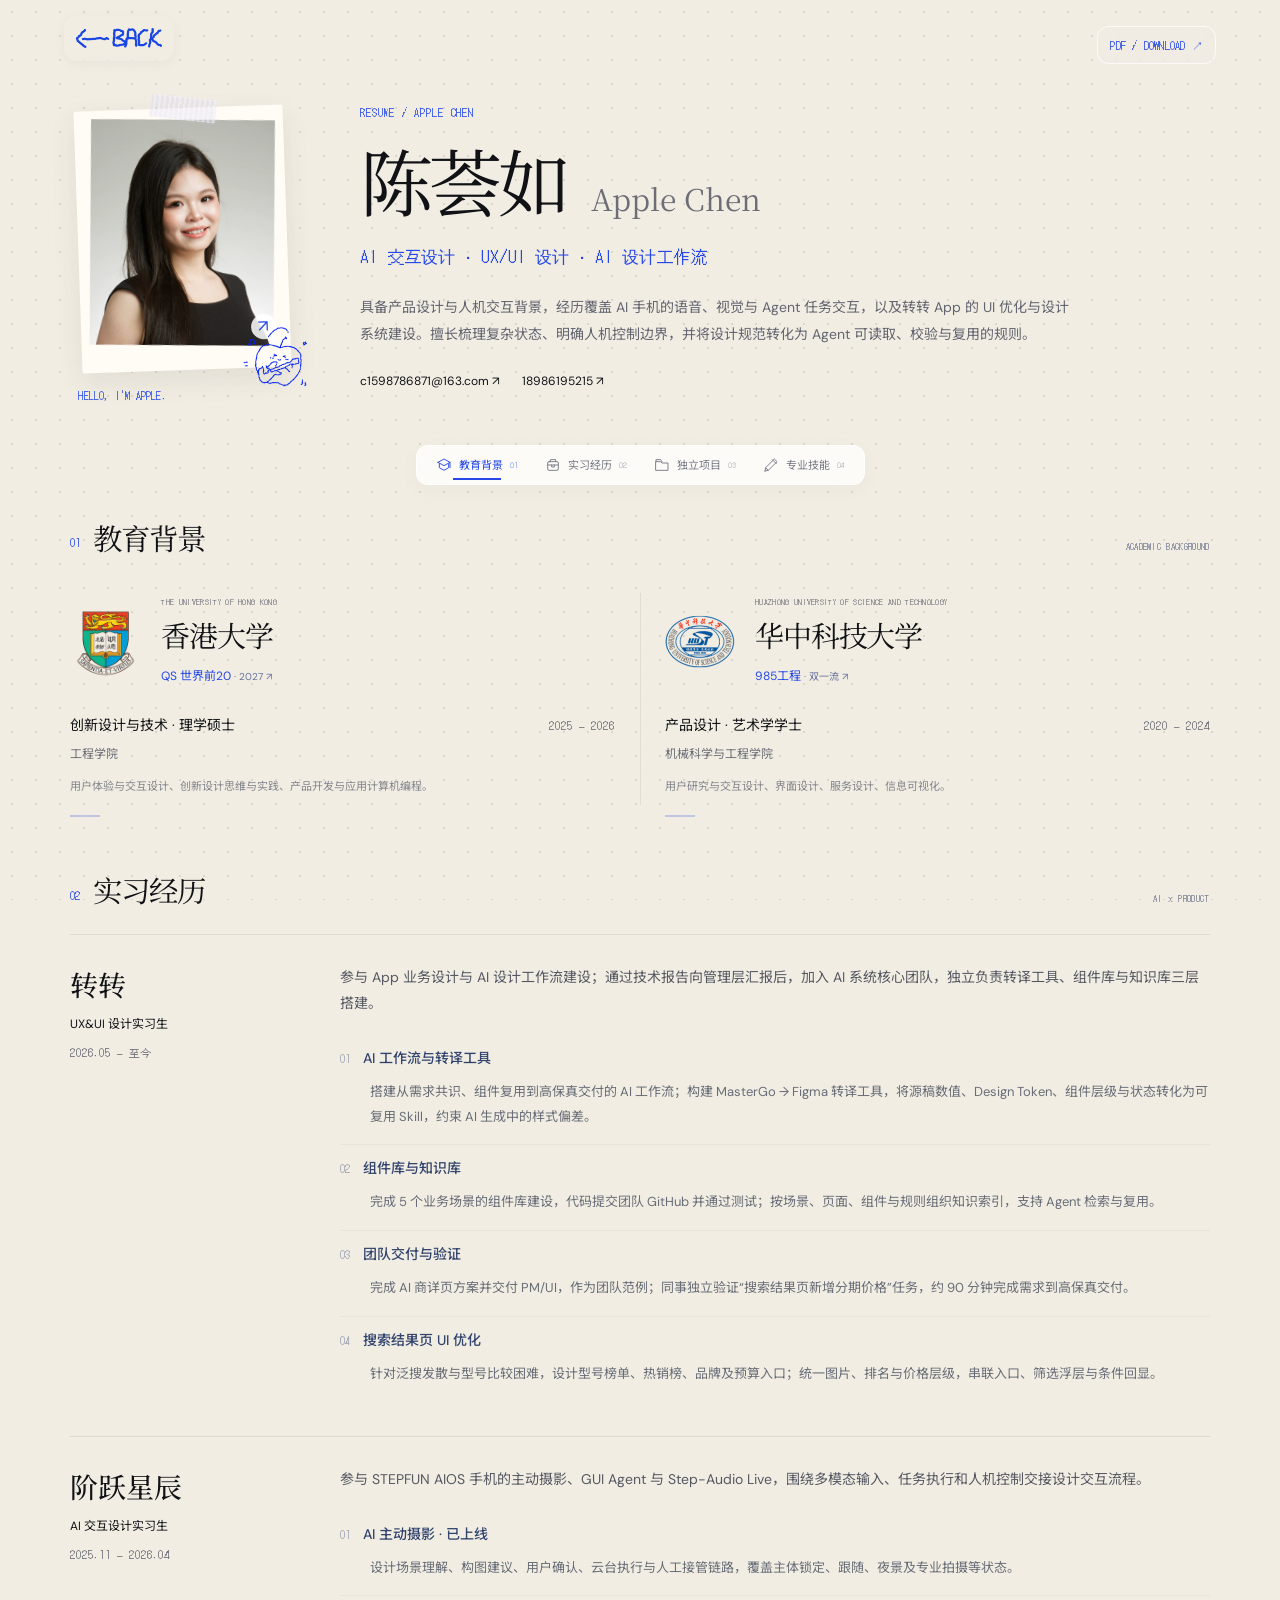
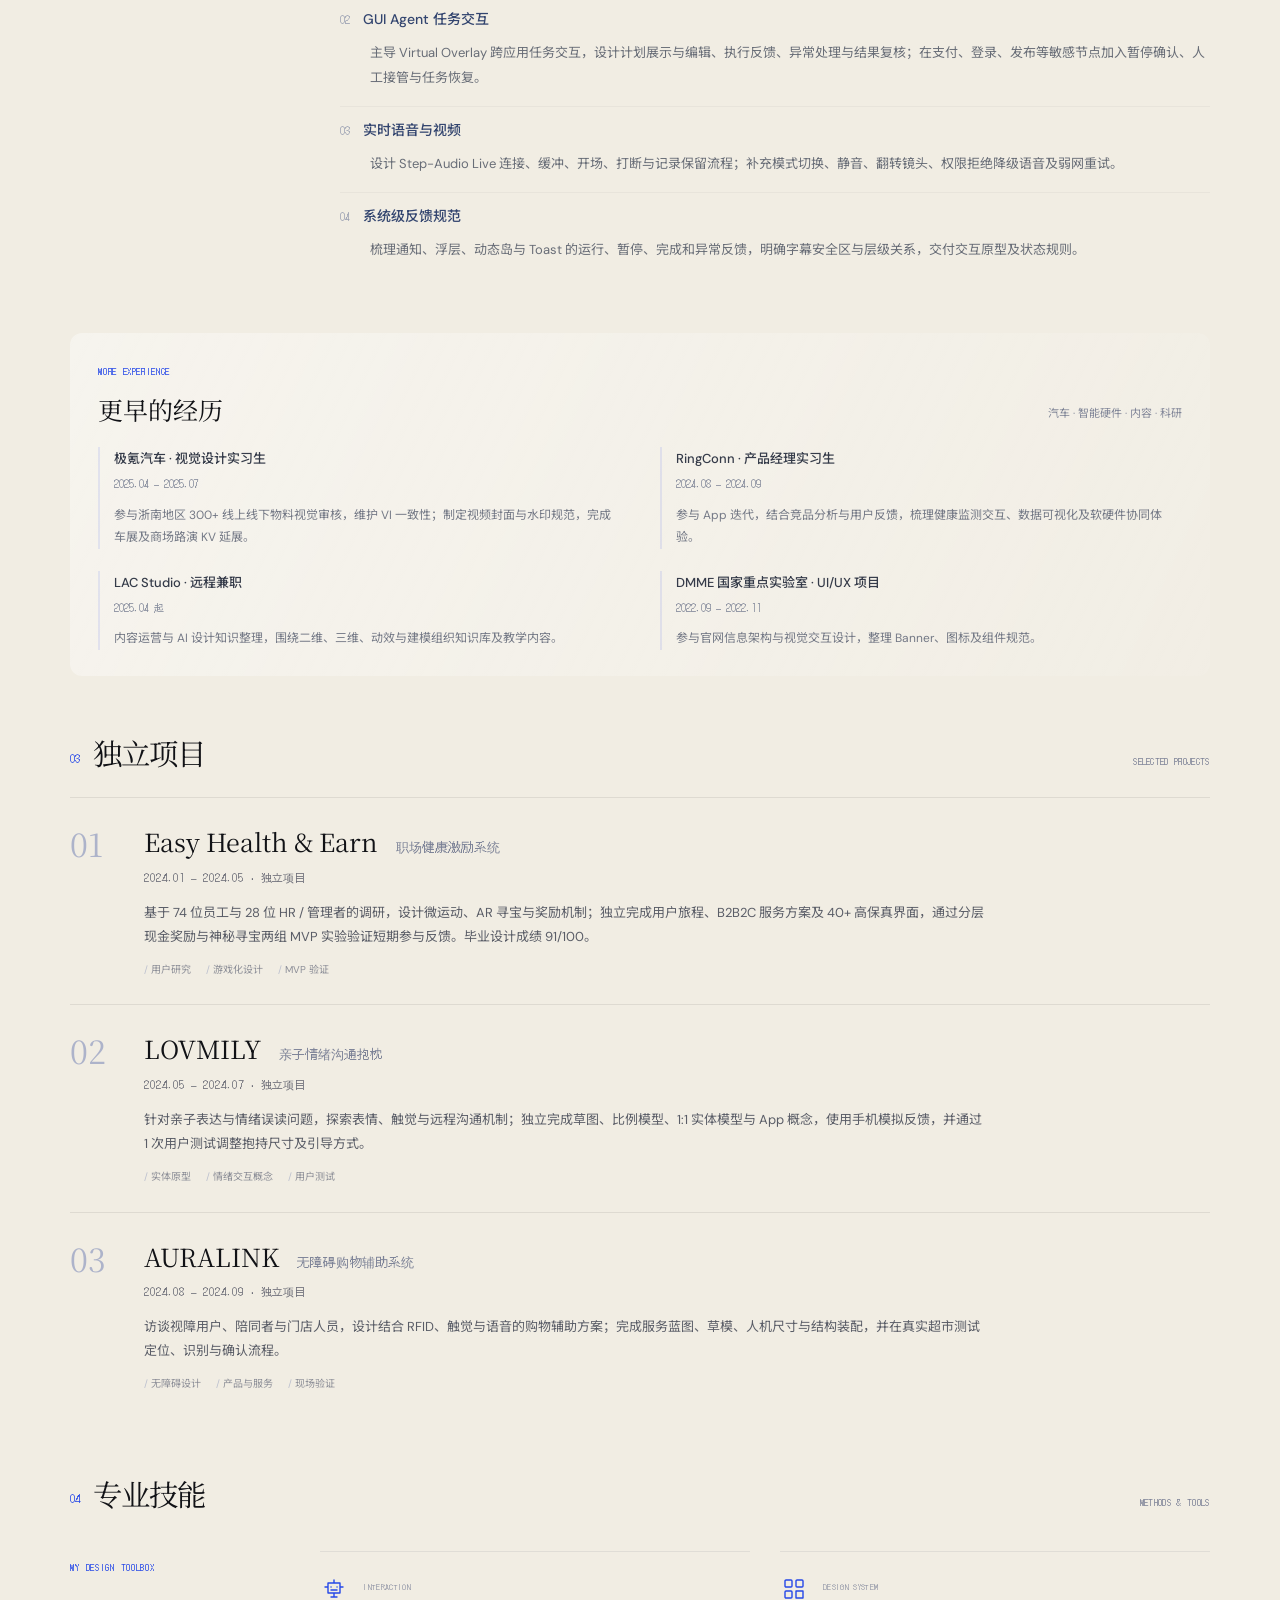
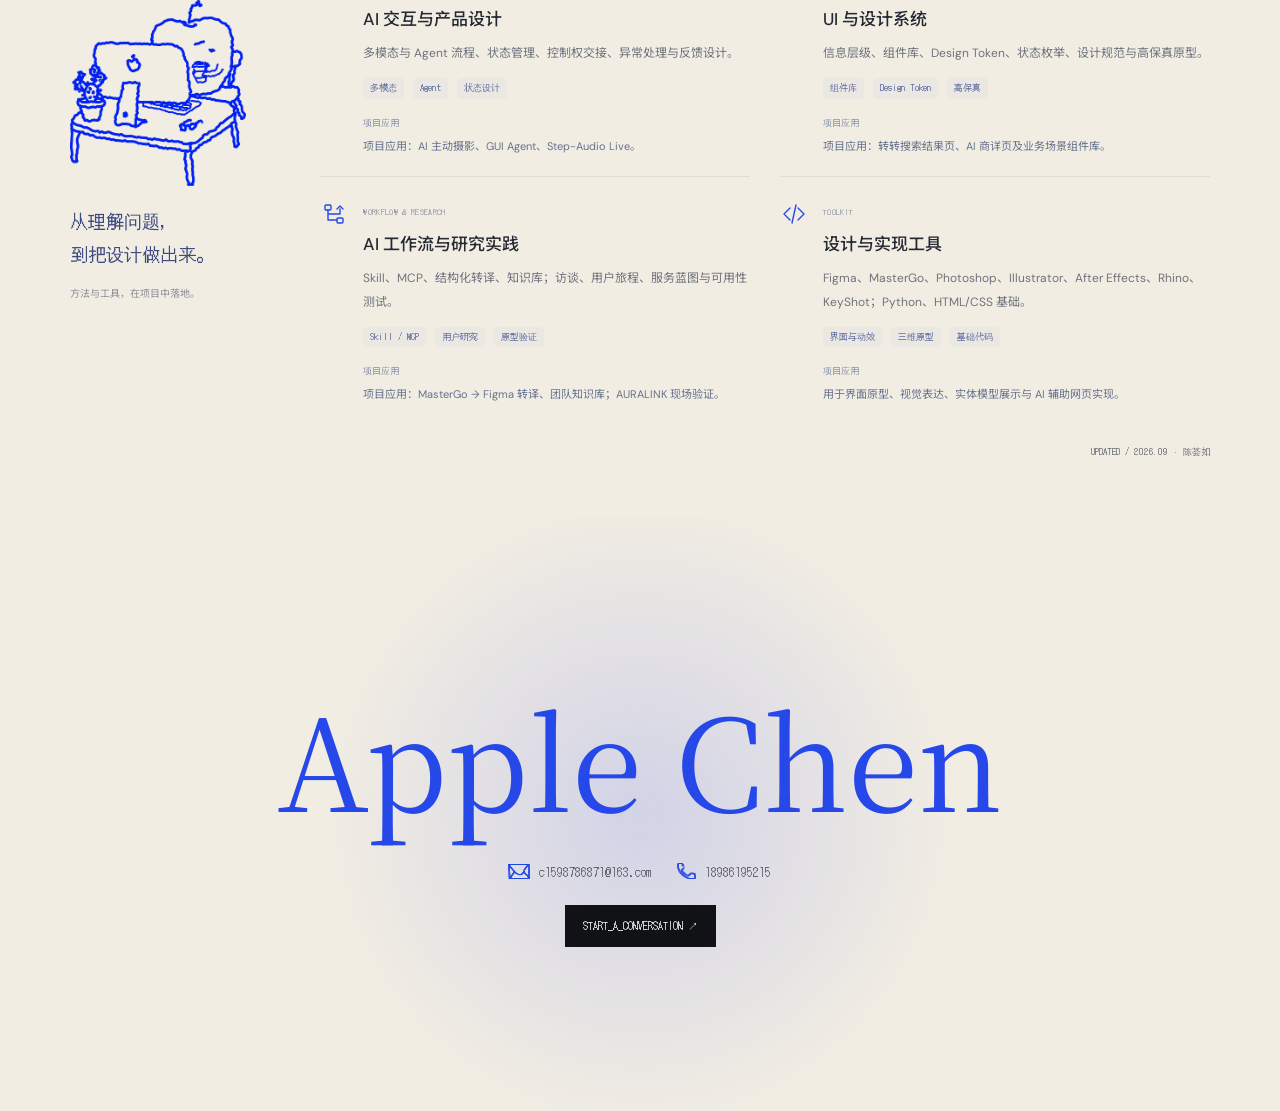
==== commit ff6065ef: "Optimize website loading" ====
--- a/resume.html
+++ b/resume.html
@@ -126,8 +126,8 @@
 @media(max-width:370px){.nav-links a{padding:6px;font-size:9px;gap:4px}.nav-links a svg{width:14px;height:14px}}
 @media(prefers-reduced-motion:reduce){.portrait-button:hover{transform:rotate(-2deg)}}
 @media print{.earlier-visible{display:block!important;background:none;padding:14px 0 0;margin:10px 0}.earlier-heading h3{font-size:18px}.earlier-list{grid-template-columns:1fr 1fr;gap:15px}.earlier-list p{font-size:9px}.earlier-list h3{font-size:10px}.earlier-list article{break-inside:avoid}.work-title{font-size:11px}.work-detail p{font-size:10px}.work-detail{padding:7px 0}.resume-portrait:before,.resume-portrait:after{display:none}.portrait-button{padding:0;transform:none;background:none;box-shadow:none}.resume-top{gap:10px 25px}.visible-evidence{display:block!important}.visible-evidence p{font-size:9px}}
-</style><link rel="stylesheet" href="assets/fonts/fonts-local.css"></head><body><div class="paper-dots" aria-hidden="true"></div><div class="progress" id="progress"></div><img class="pointer" id="pointer" src="assets/images/image-001-55355e7a.png" alt=""><a class="back" href="#" onclick="history.back();return false" aria-label="返回作品集首页"><img src="assets/images/image-003-03ee12e3.png" alt="BACK"></a><a class="pdf-download" href="[data-uri]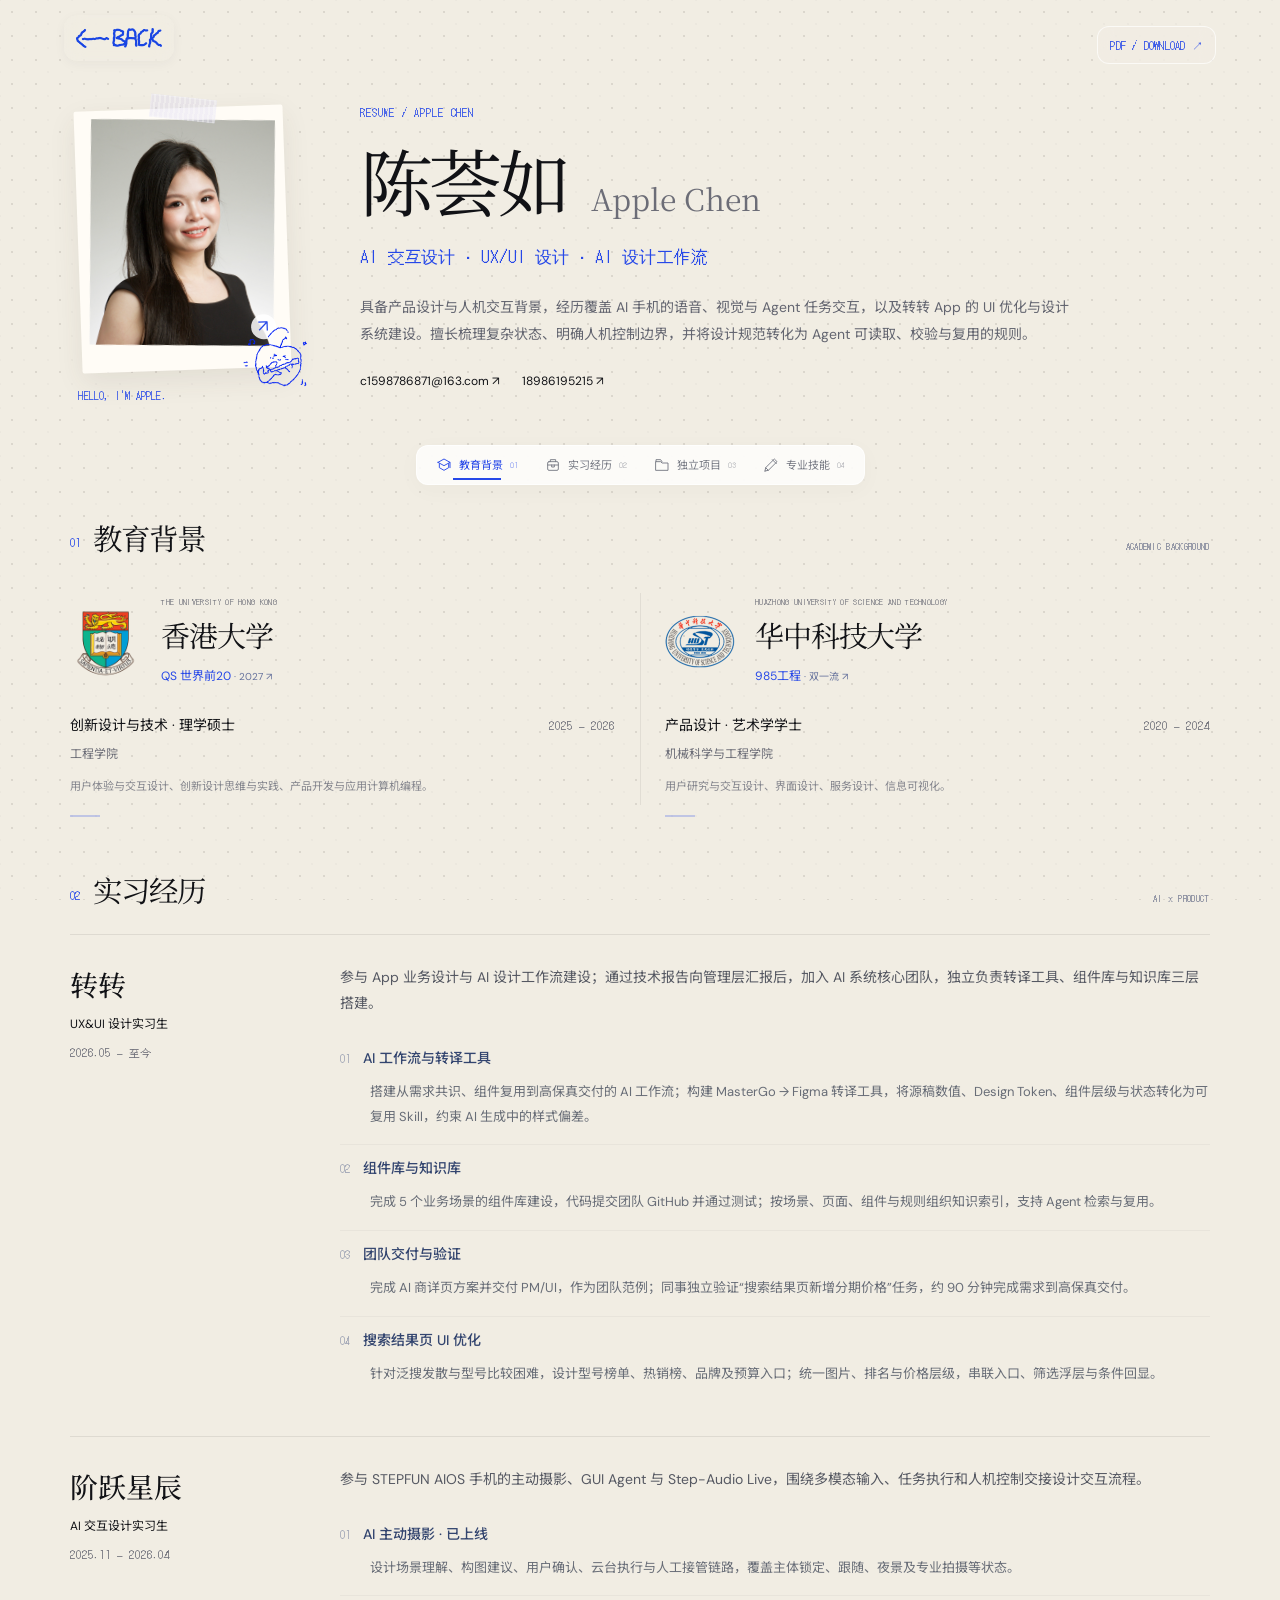
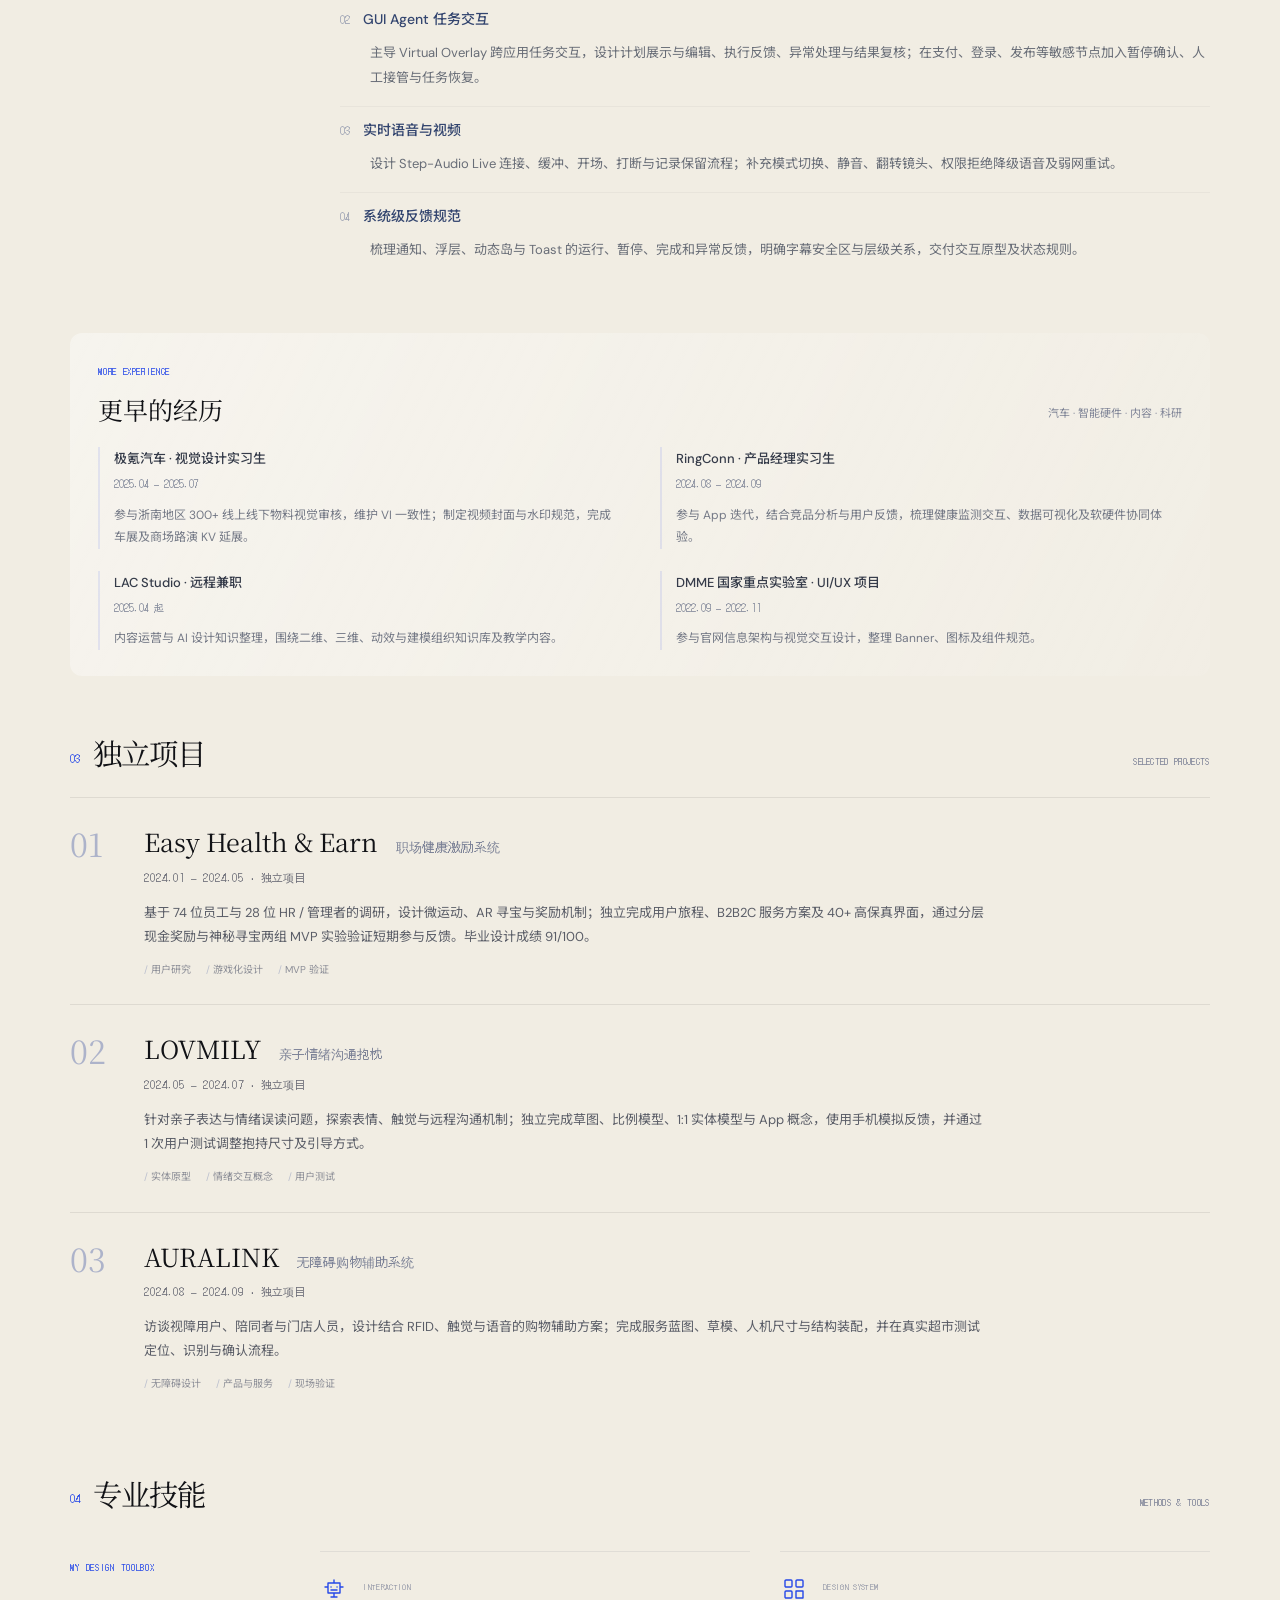
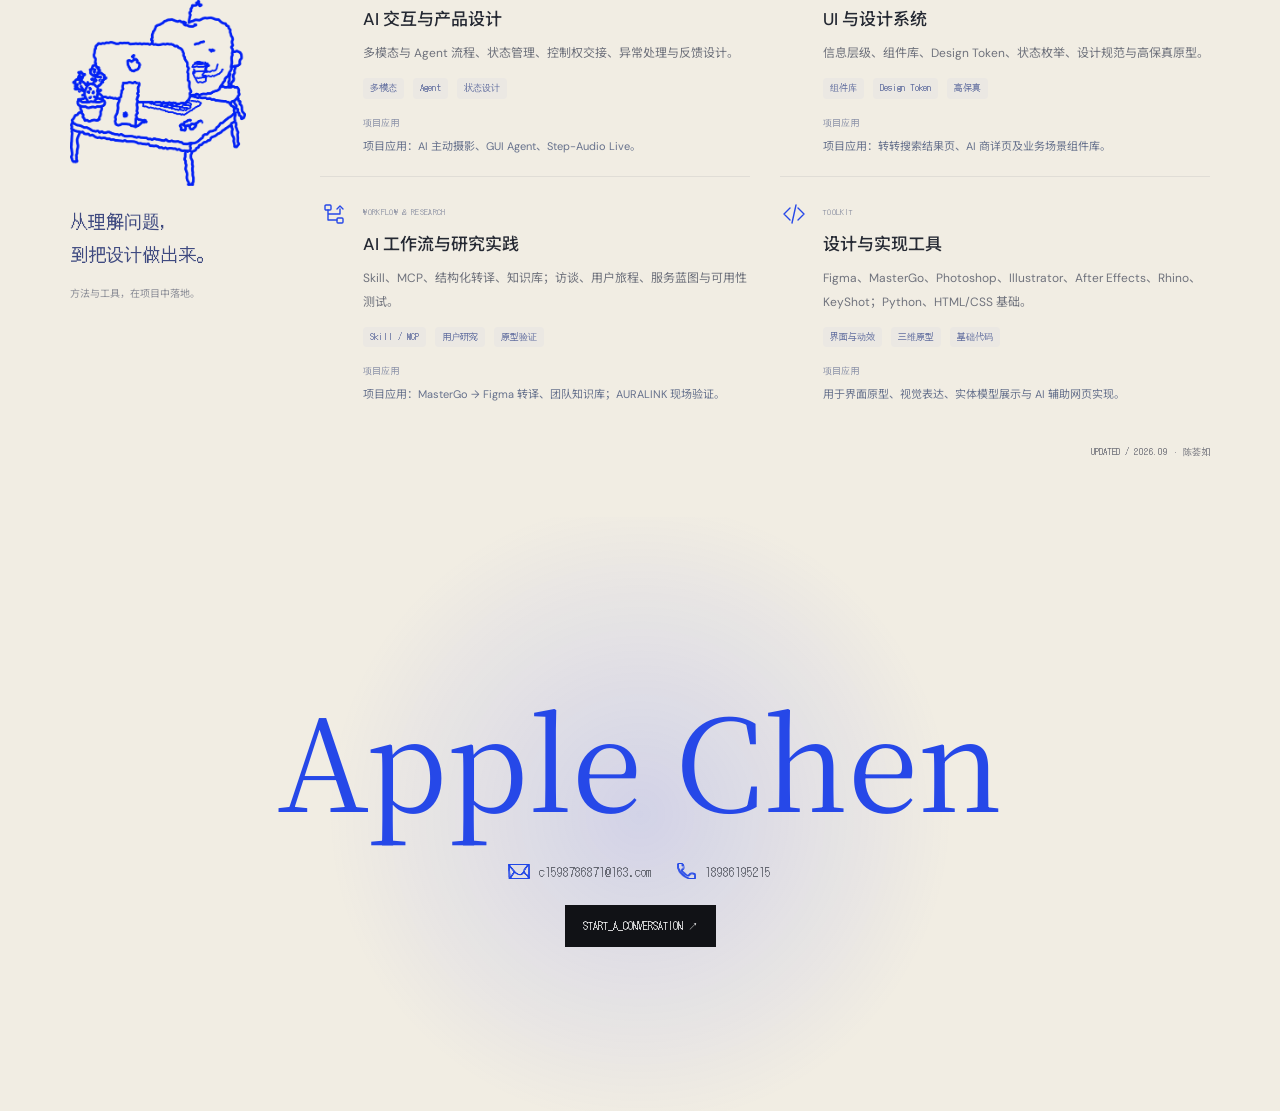
==== commit 543a6933: "Fix missing images" ====
--- a/resume.html
+++ b/resume.html
@@ -126,8 +126,8 @@
 @media(max-width:370px){.nav-links a{padding:6px;font-size:9px;gap:4px}.nav-links a svg{width:14px;height:14px}}
 @media(prefers-reduced-motion:reduce){.portrait-button:hover{transform:rotate(-2deg)}}
 @media print{.earlier-visible{display:block!important;background:none;padding:14px 0 0;margin:10px 0}.earlier-heading h3{font-size:18px}.earlier-list{grid-template-columns:1fr 1fr;gap:15px}.earlier-list p{font-size:9px}.earlier-list h3{font-size:10px}.earlier-list article{break-inside:avoid}.work-title{font-size:11px}.work-detail p{font-size:10px}.work-detail{padding:7px 0}.resume-portrait:before,.resume-portrait:after{display:none}.portrait-button{padding:0;transform:none;background:none;box-shadow:none}.resume-top{gap:10px 25px}.visible-evidence{display:block!important}.visible-evidence p{font-size:9px}}
-</style><link rel="stylesheet" href="assets/fonts/fonts-local.css"></head><body><div class="paper-dots" aria-hidden="true"></div><div class="progress" id="progress"></div><img class="pointer" id="pointer" src="assets/images/image-001-55355e7a.png" alt="" decoding="async"><a class="back" href="#" onclick="history.back();return false" aria-label="返回作品集首页"><img src="assets/images/image-003-03ee12e3.png" alt="BACK" decoding="async"></a><a class="pdf-download" href="[data-uri]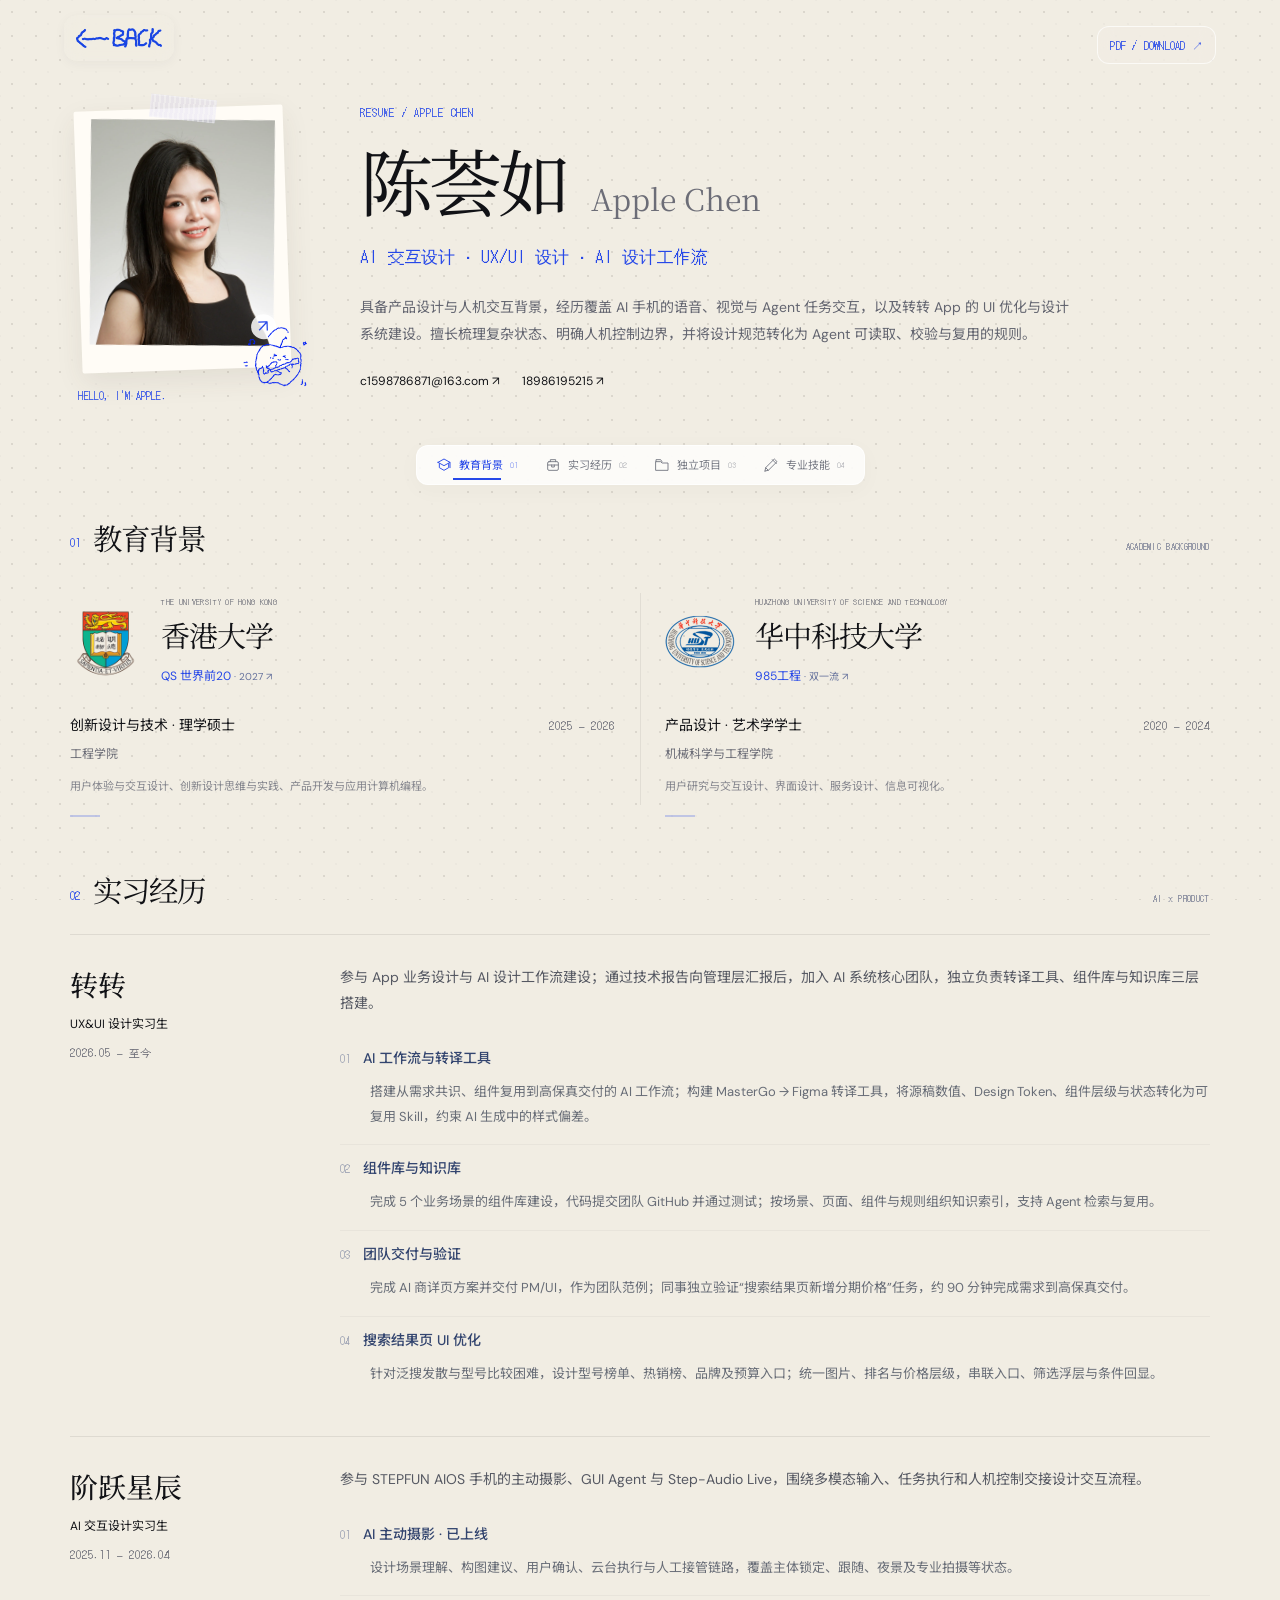
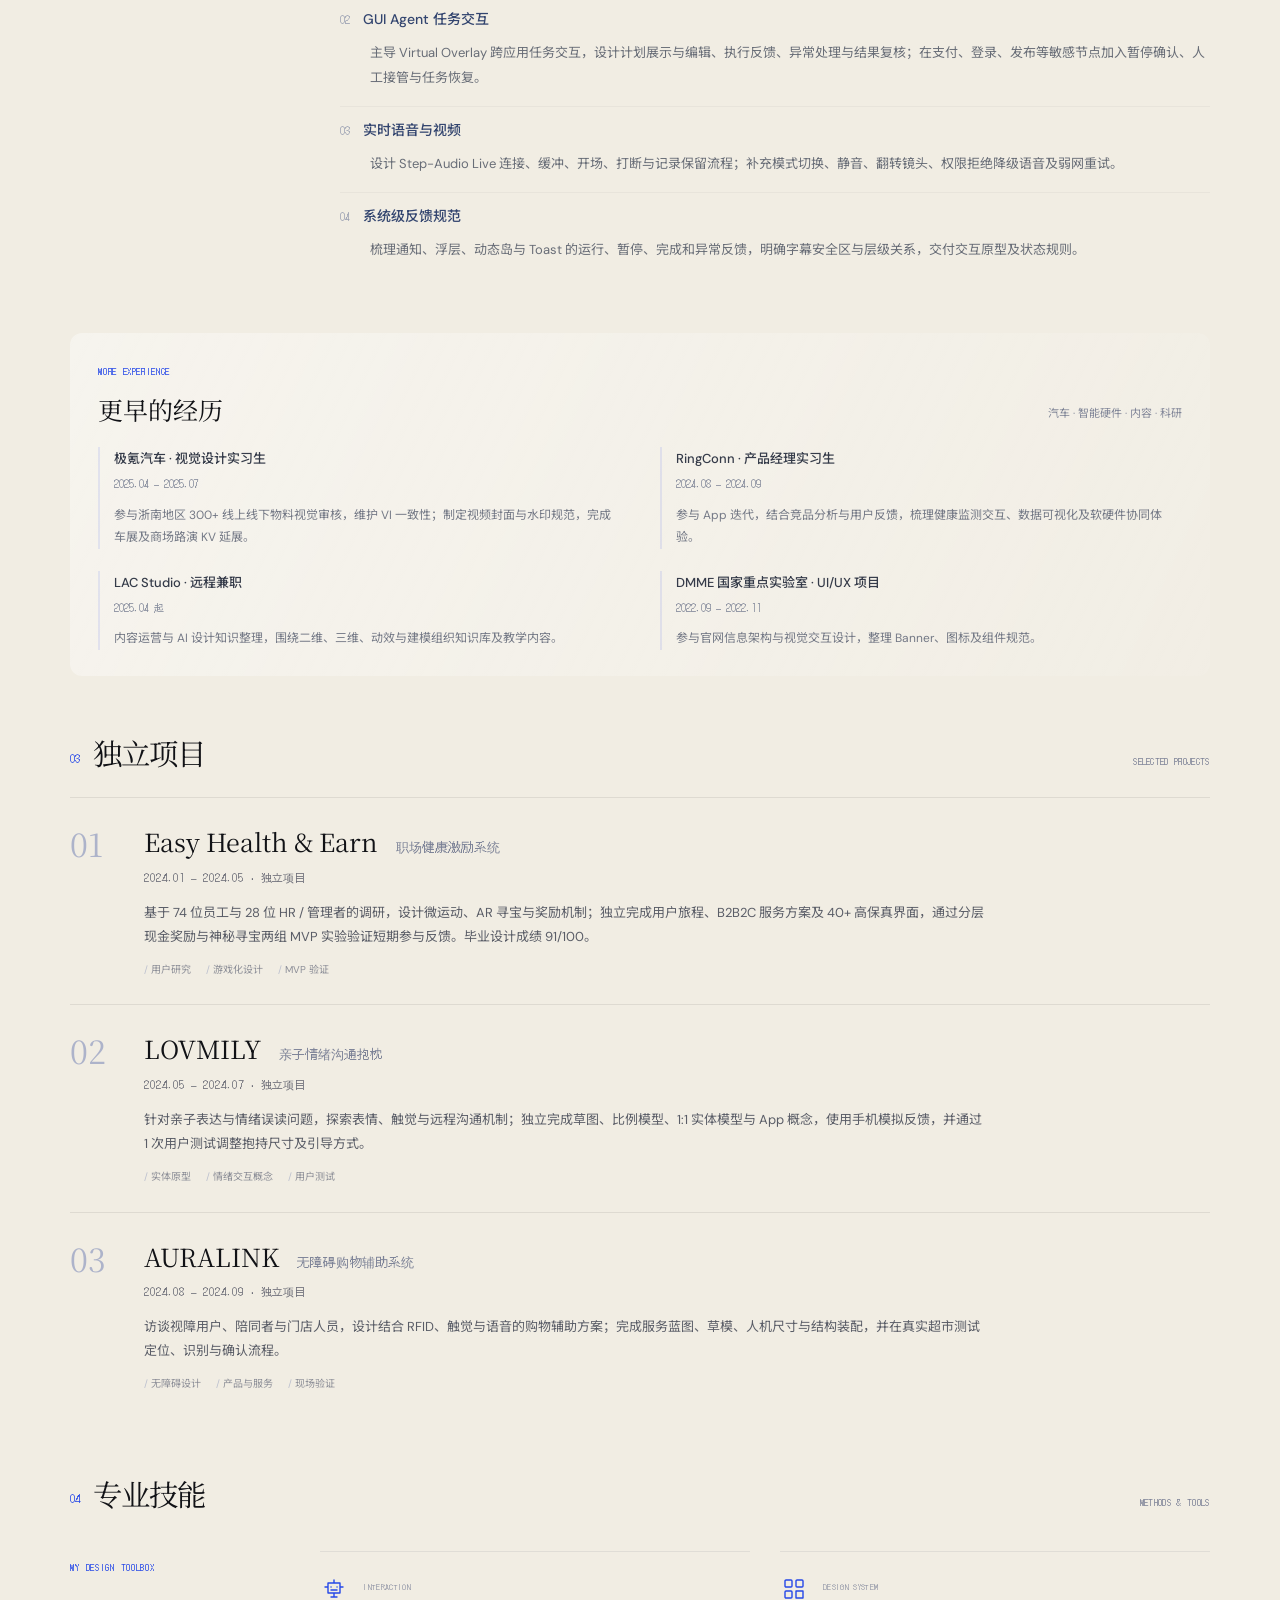
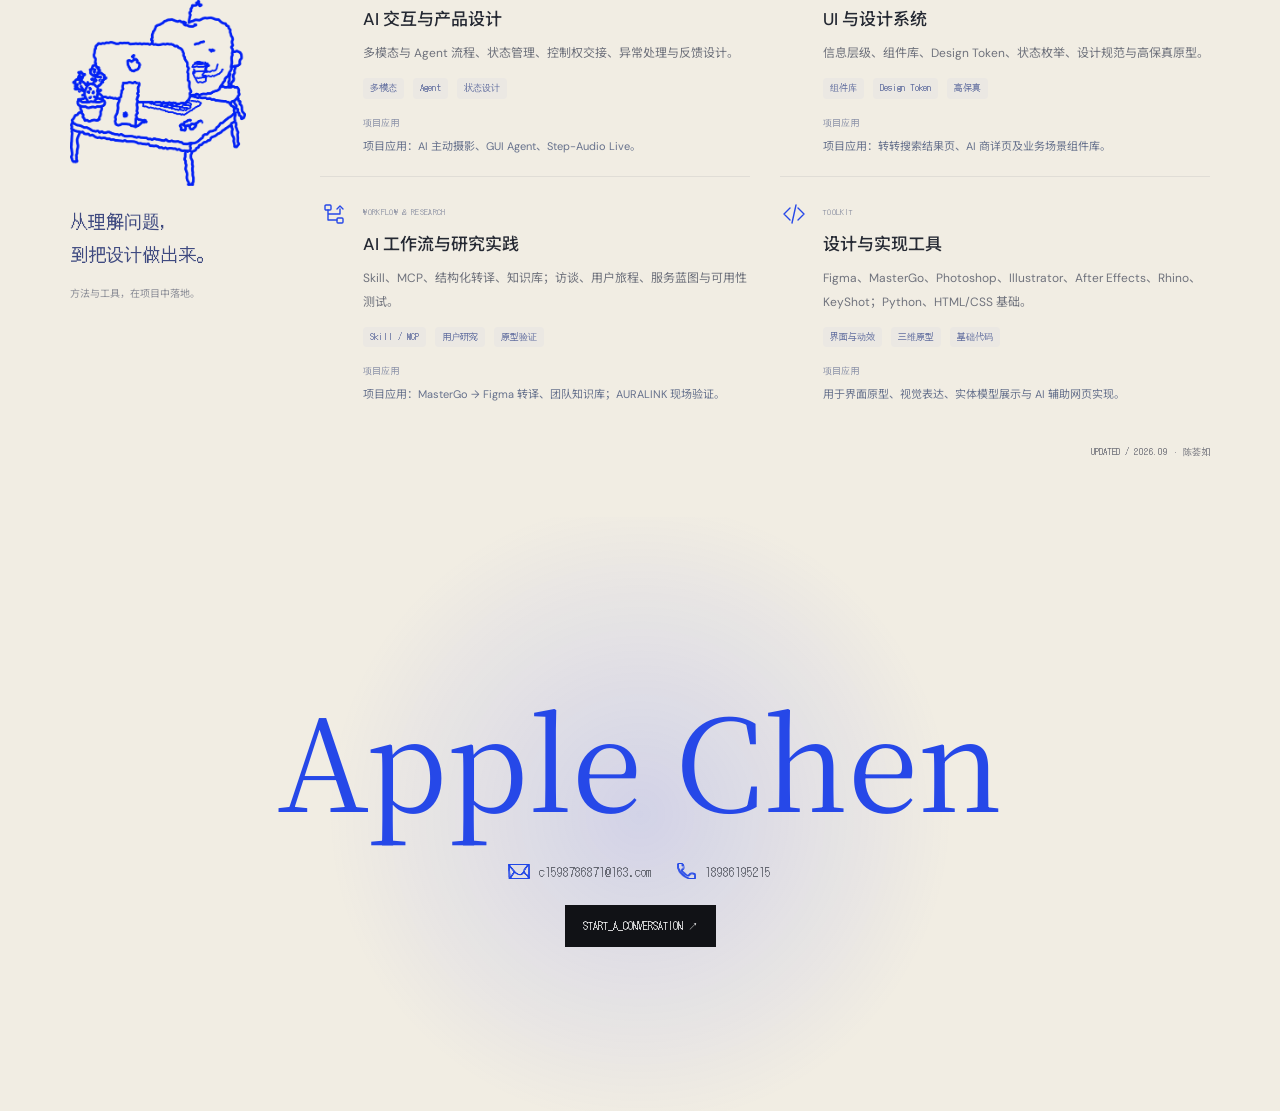
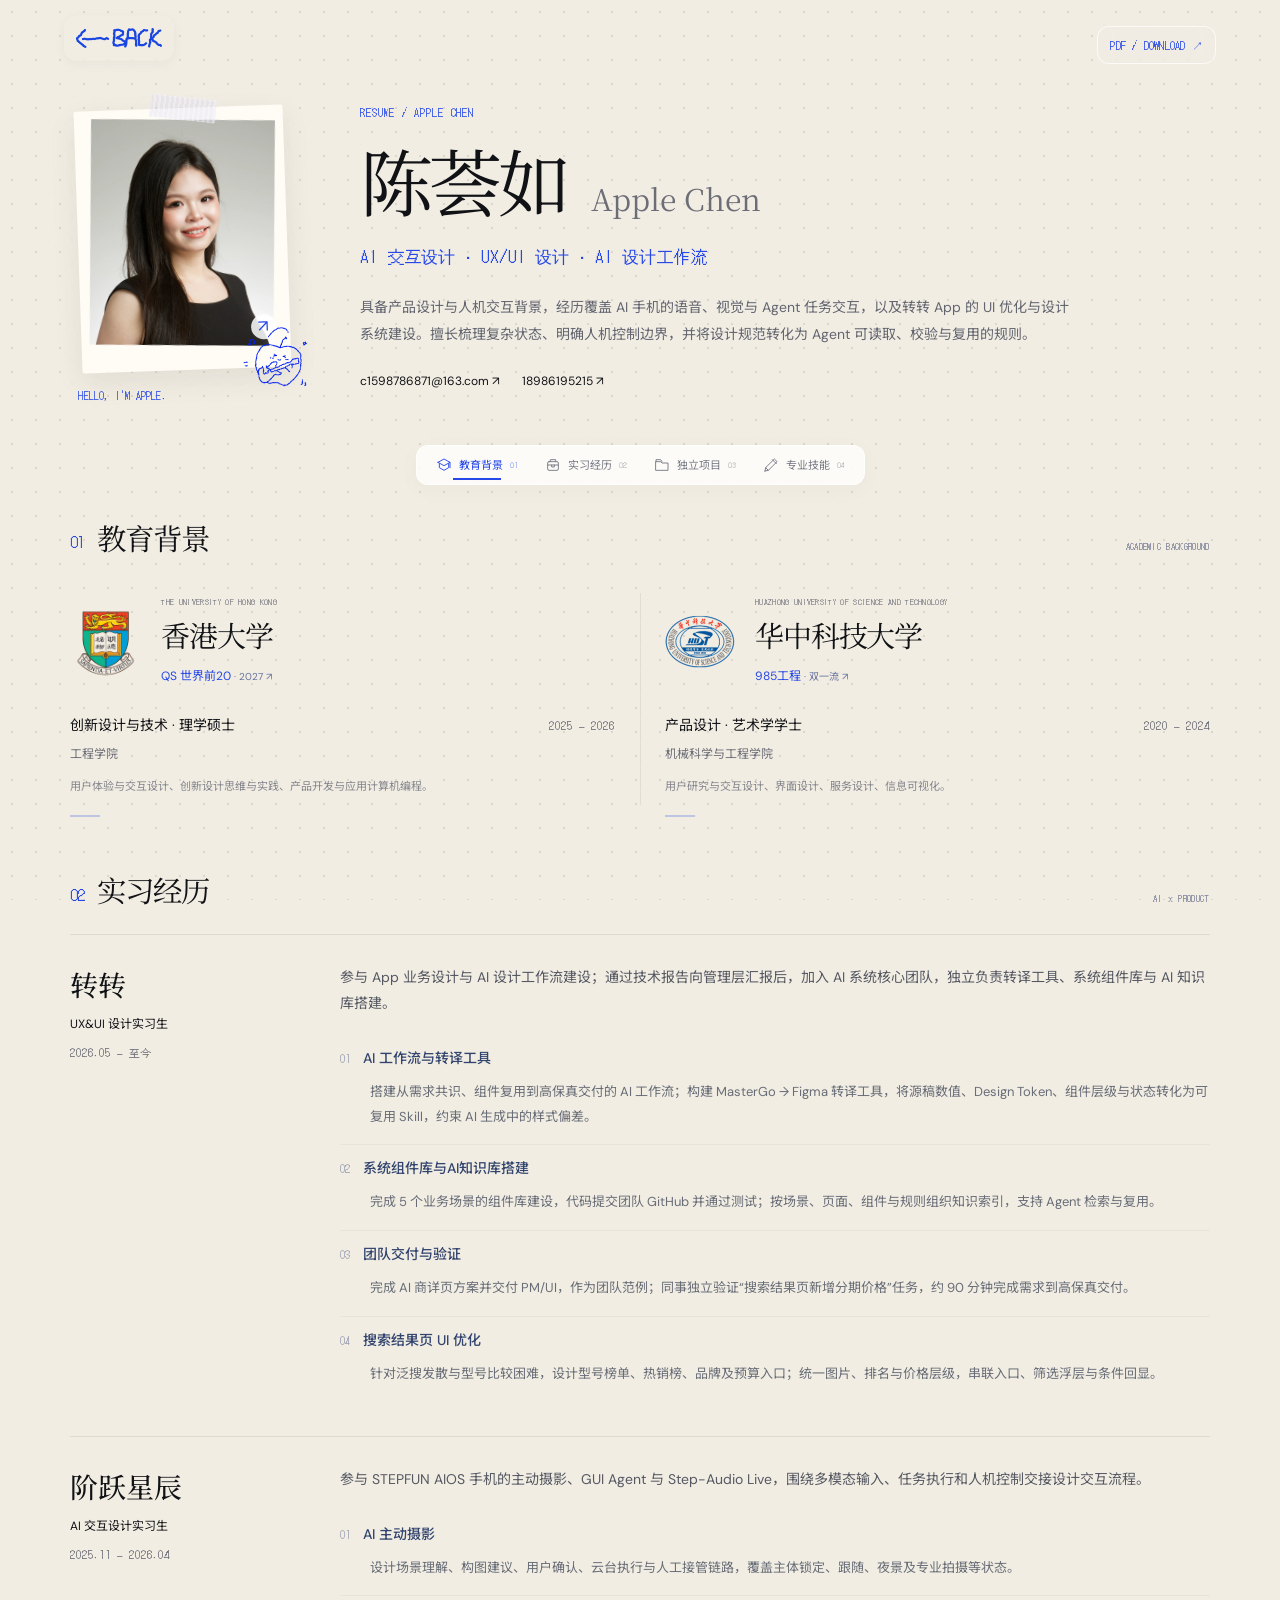
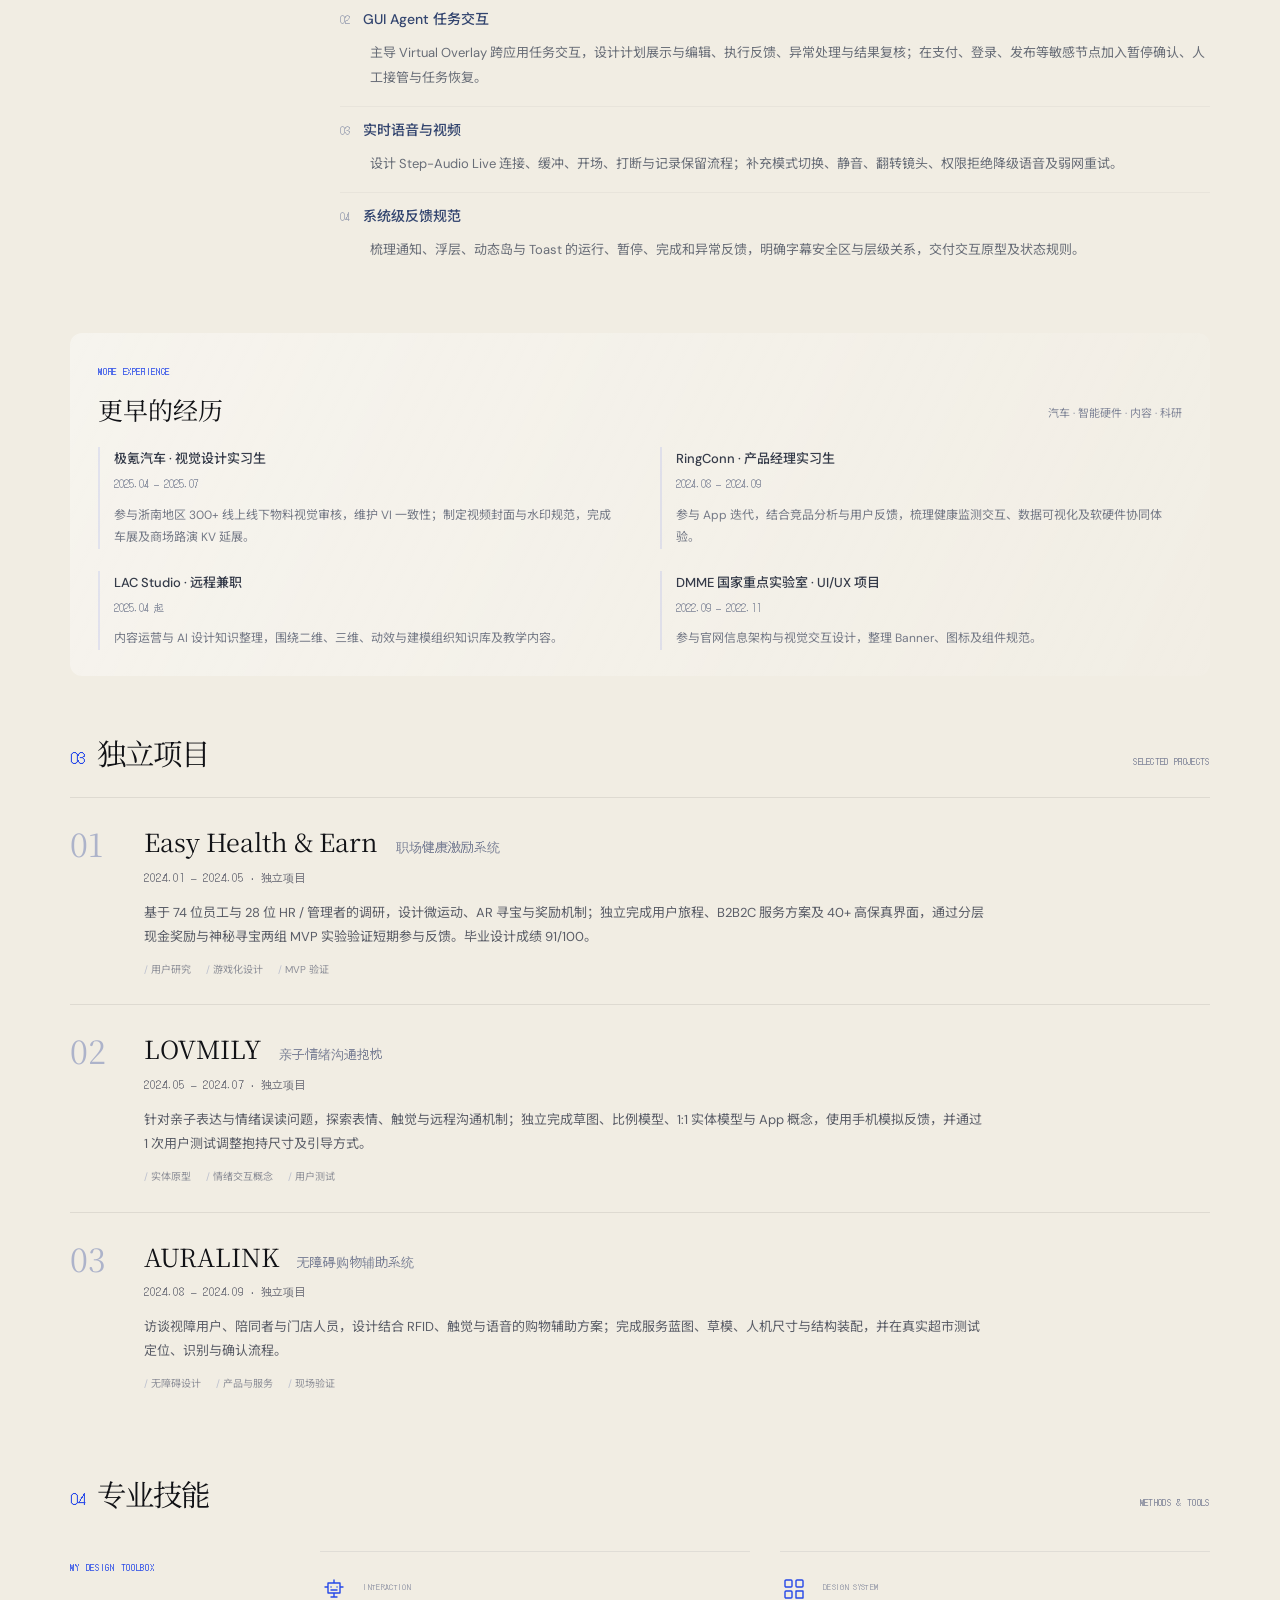
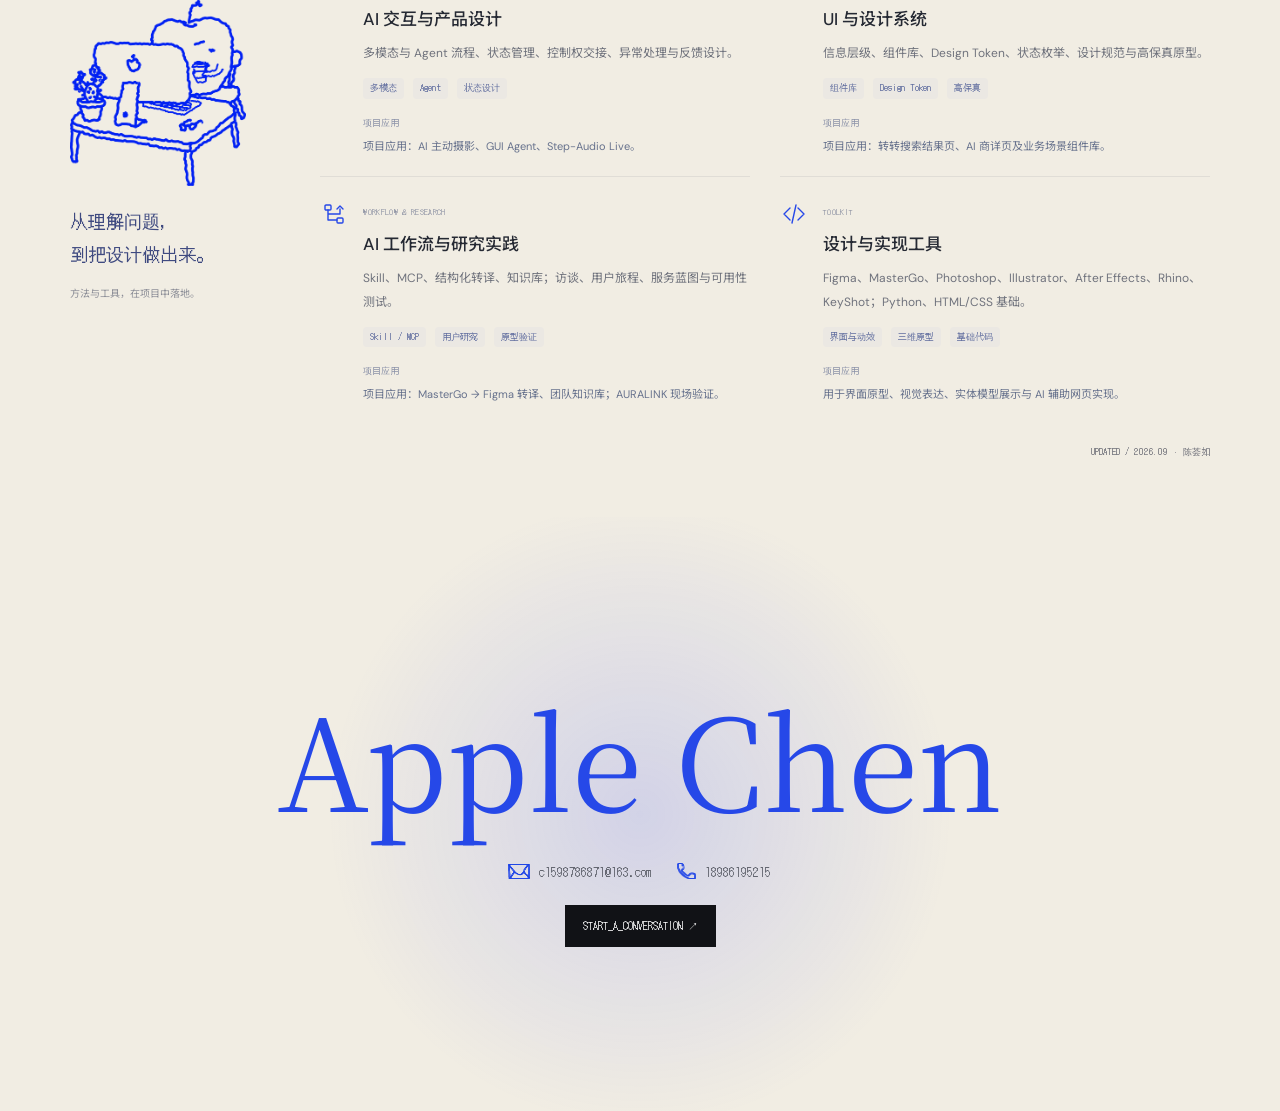
